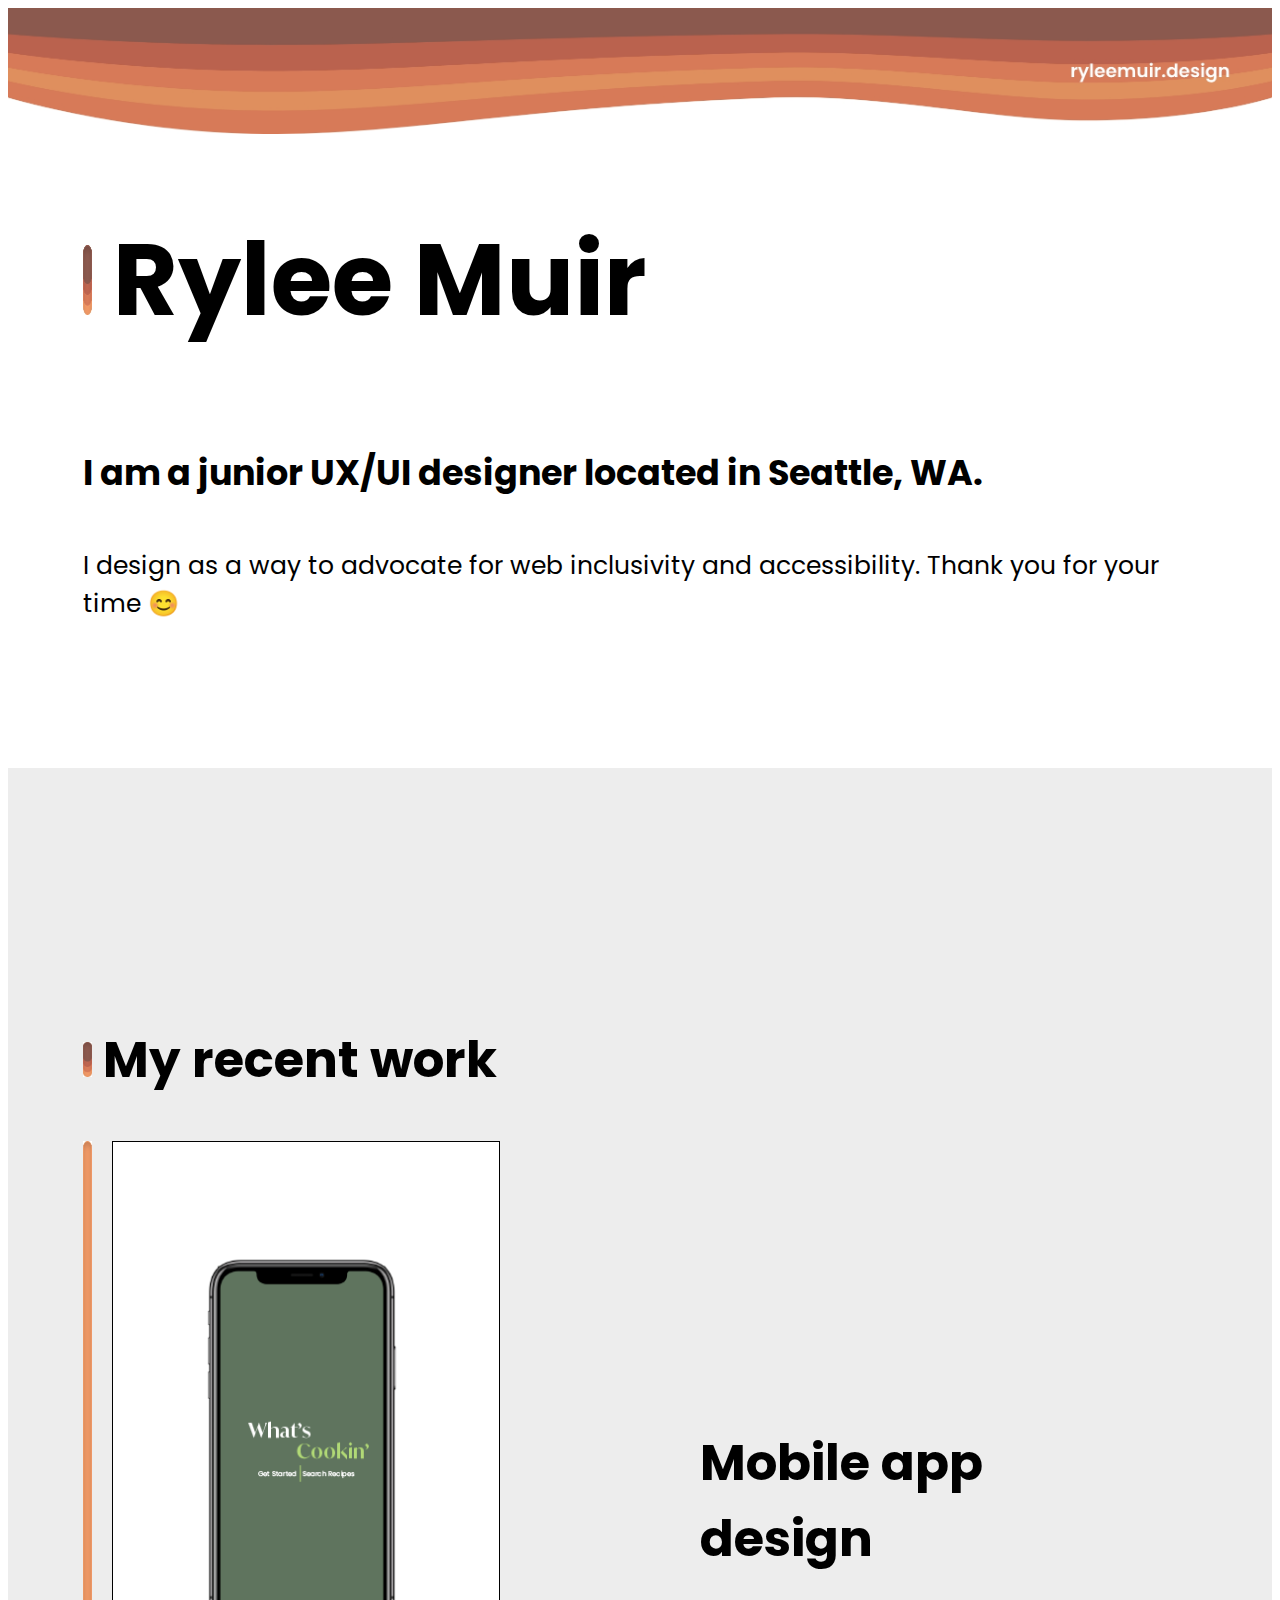
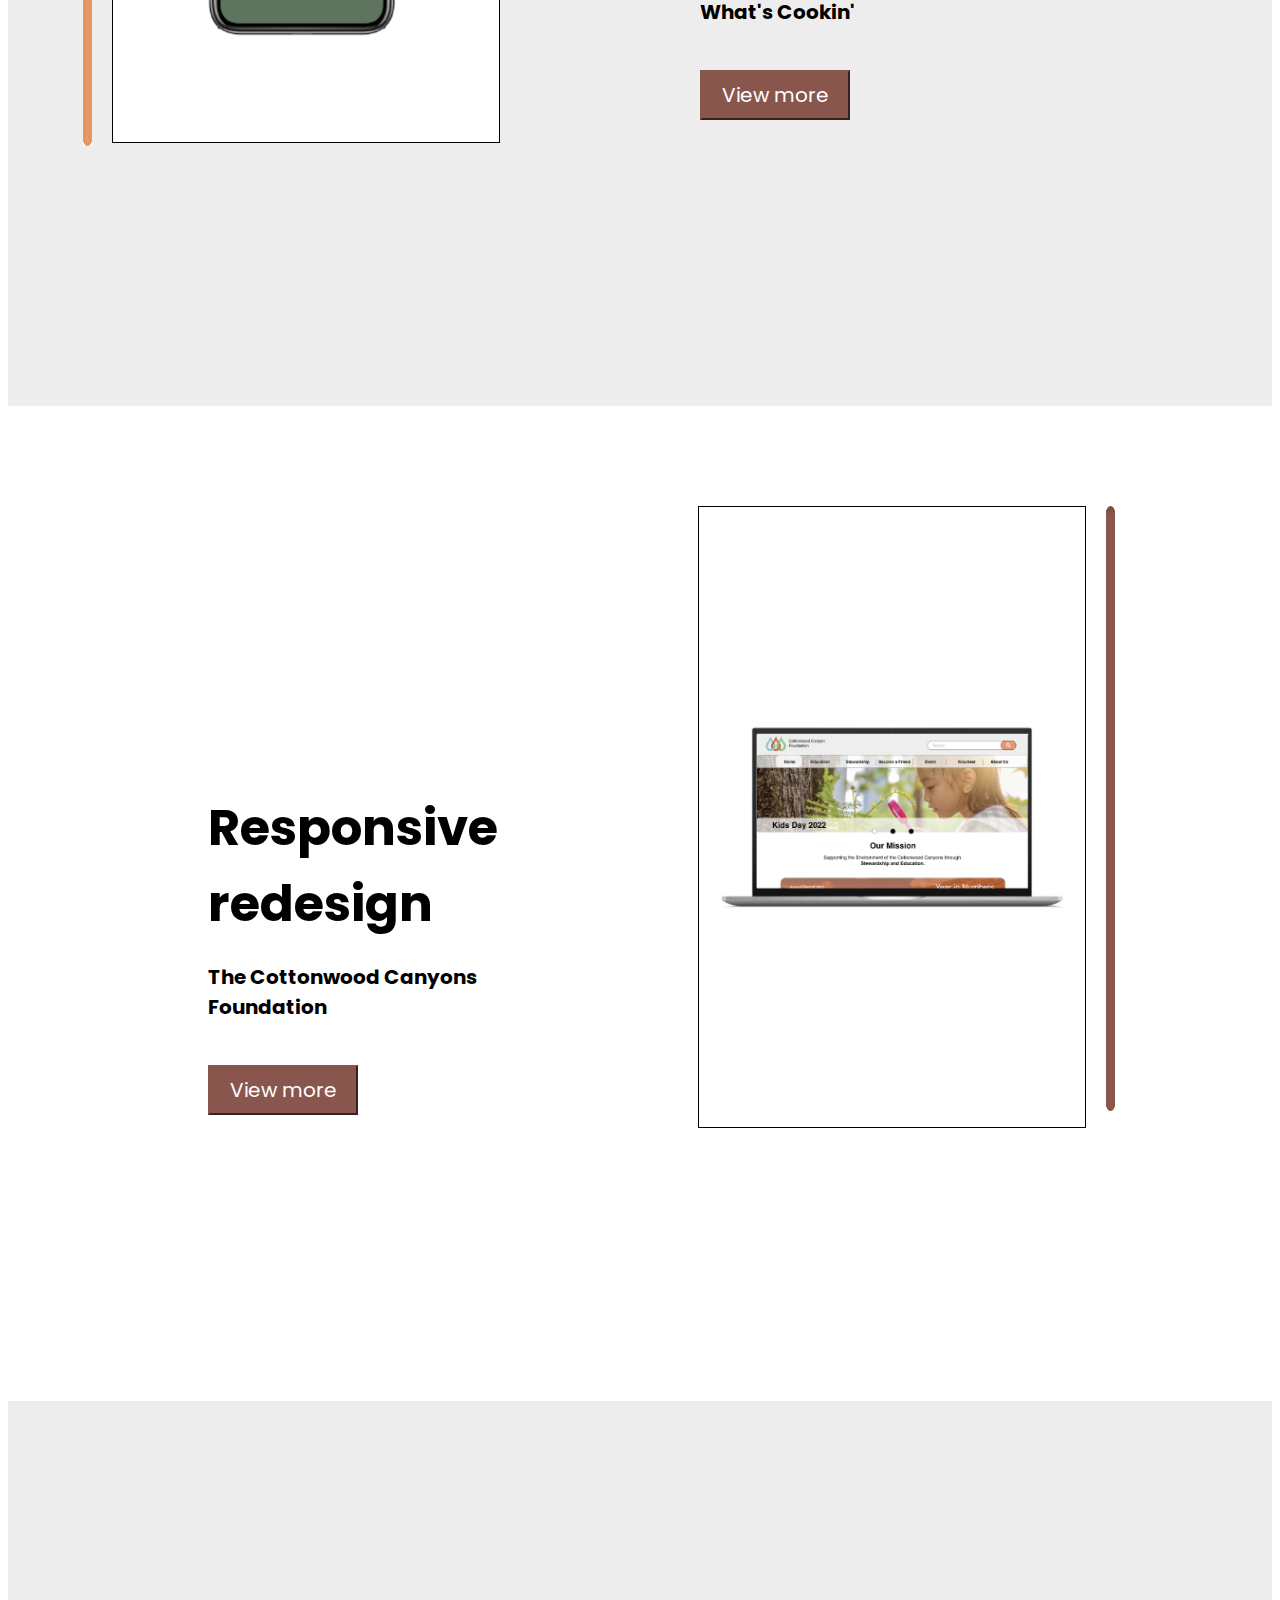
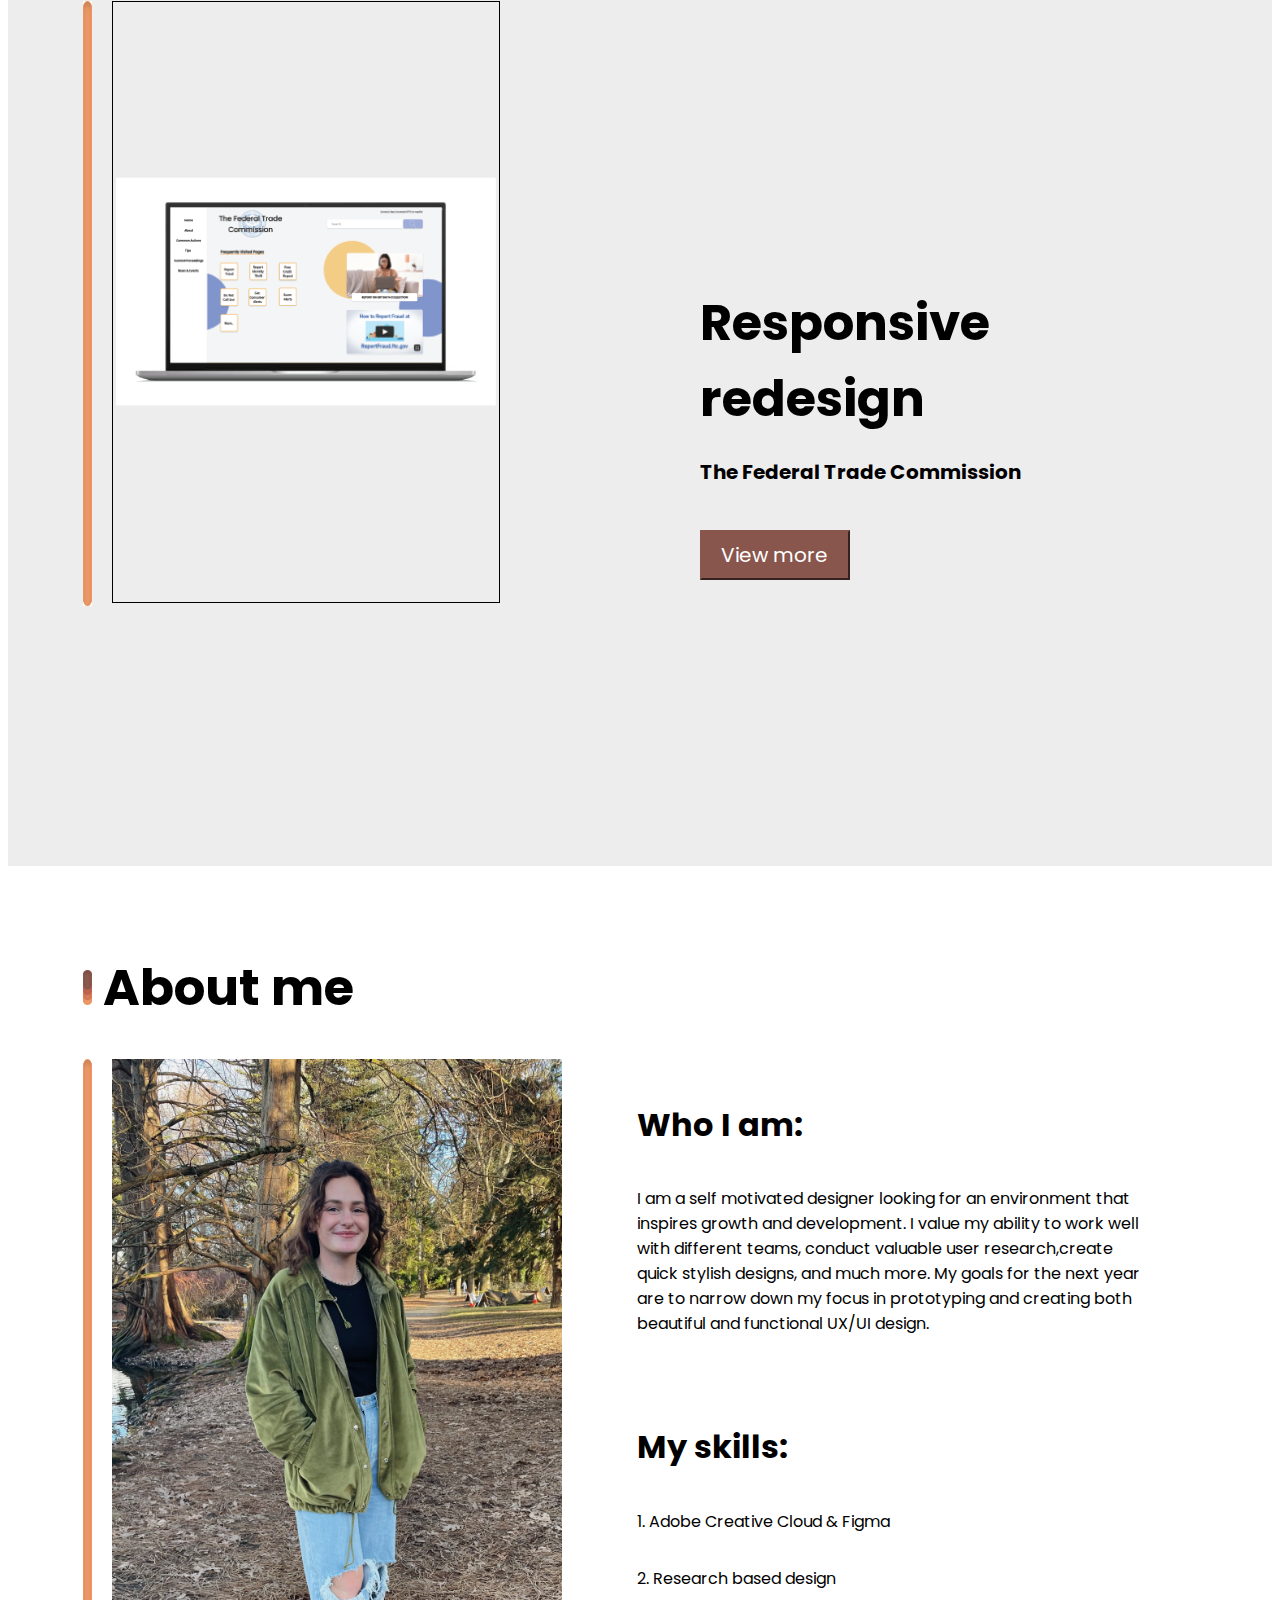
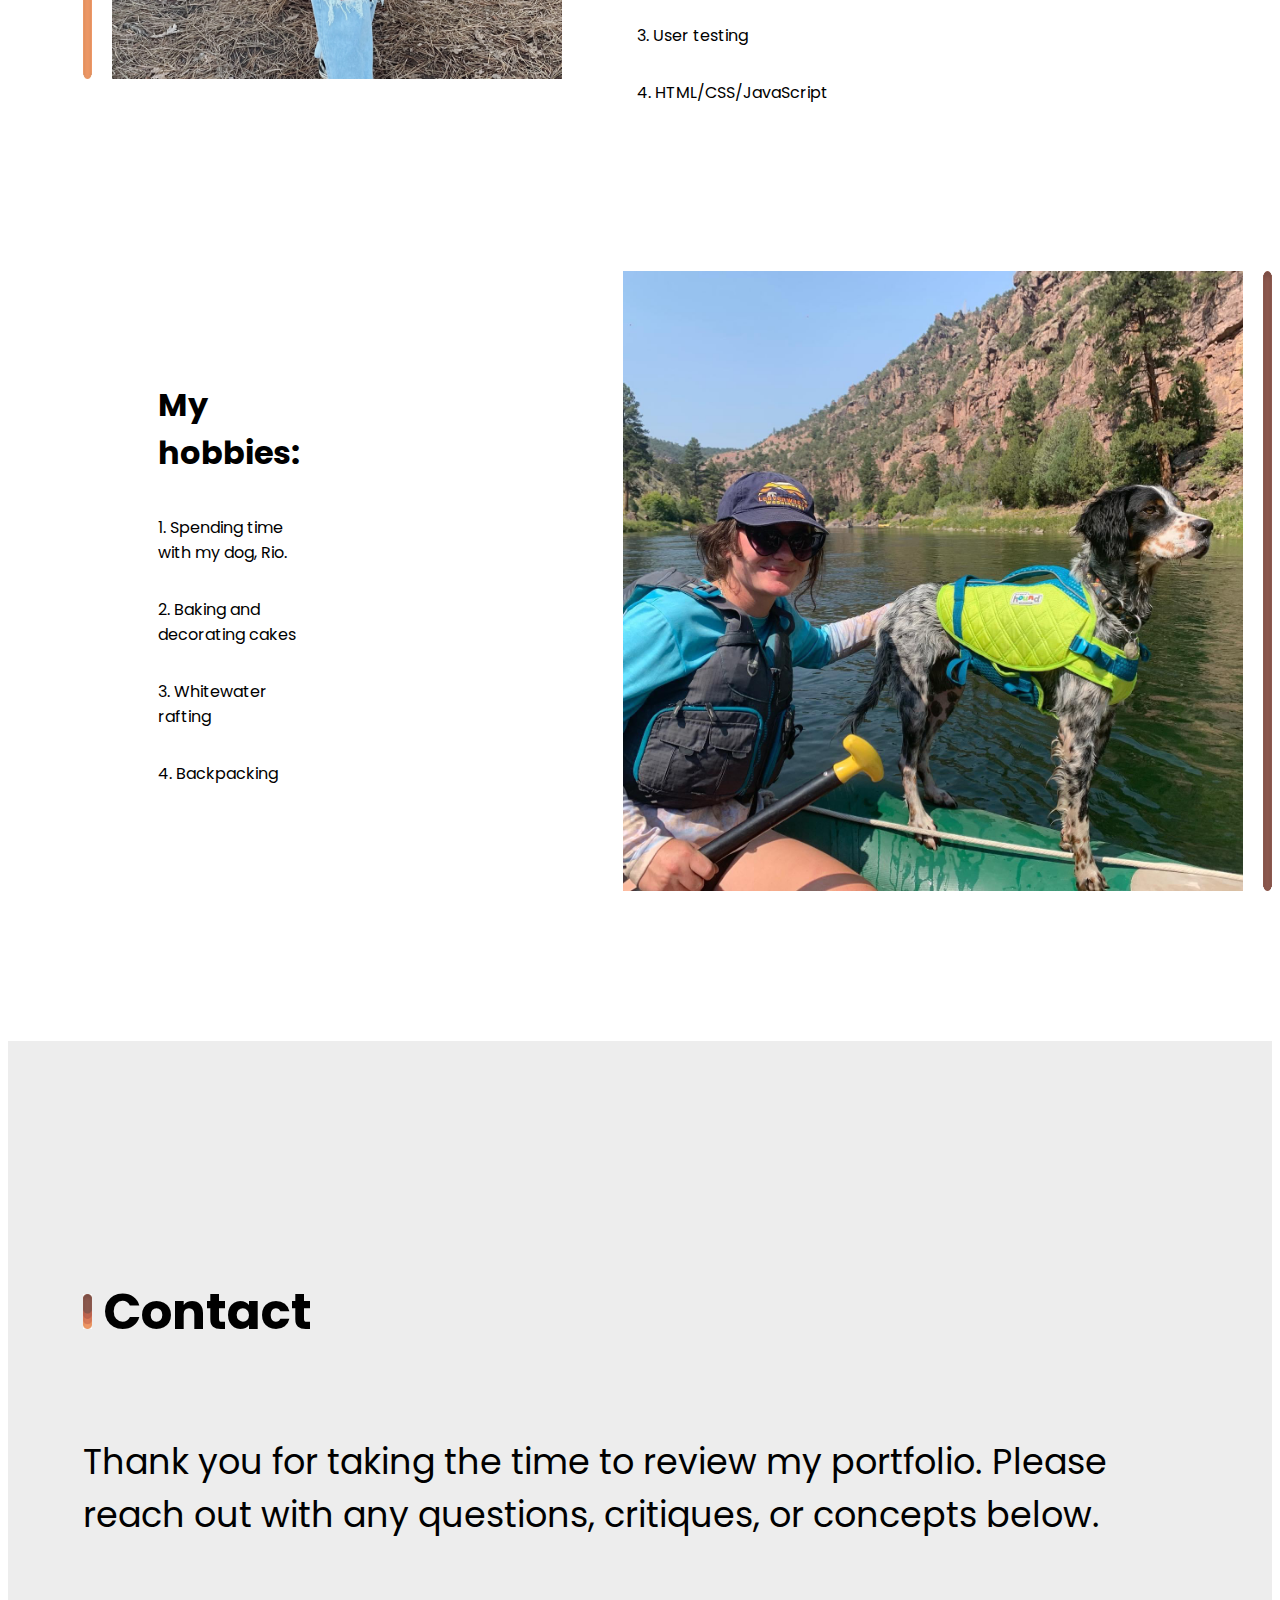
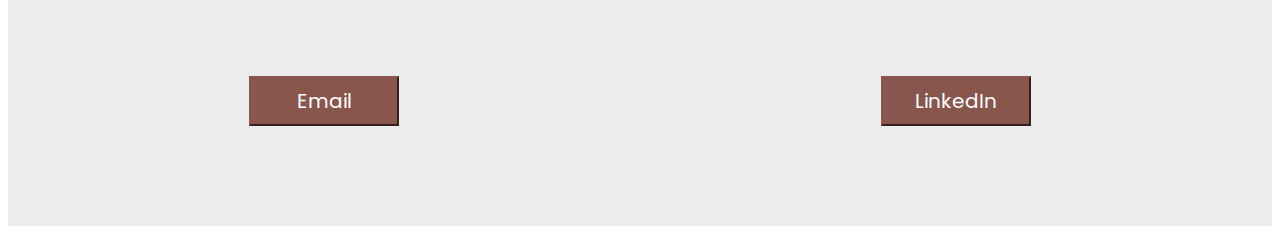
==== index.html @ 7259e226 "1...10.10" ====
<!DOCTYPE html>
<html>
<head>
  <title>ryleemuir.design</title>
  <link rel="preconnect" href="https://fonts.googleapis.com">
  <link rel="preconnect" href="https://fonts.googleapis.com">
  <link rel="preconnect" href="https://fonts.gstatic.com" crossorigin>
  <link href="https://fonts.googleapis.com/css2?family=Poppins:wght@300;600&display=swap" rel="stylesheet">
  <link rel="stylesheet" type="text/css" href="./css/index.css" />
</head>
<body class="pageOne">

    <img id="new_top" src="./images/Group10.jpg" width="100%" >
    
<div class="boxBigb">
<div id= "top_page" class="intro">
    <h1 class=nameBig>
       <img id="bar" src="./images/Group4.jpg" height="70px" width="9px"> Rylee Muir
    </h1>
    
    <h1 id="location" class="dBig">I am a junior UX/UI designer located in Seattle, WA.</h1>
    <p id="me_Me" class="dBig">I design as a way to advocate for web inclusivity and accessibility. Thank you for your time 😊</p>
</div>

<div class="nav_contain" id="nav">
    <a href="#new_top" class="navlit color active " id="home" > <button class="btn">Home</button></a>
    <a href="#first_section" class="navlit color" id="work"><button class="btn"> Work</button></a>
    <a href="#i_am" class="navlit color" id="about"> <button class="btn">About</button></a>
    <a href="#last_page" class="navlit color " id="contact"><button class="btn"> Contact</button></a>
</div>
 
</div>
    
</body>

<body class="pageTwo">
    <div class="bg_contact">
    <h1 id="first_section" class="recentW">
        <img id="work_bar" src="./images/Group4.jpg" height="35px" width="9px"> 
        My recent work</h1>
        
    <div class="projOne">
        <div class="projOne_class">
            <img id="org_bar" src="./images/Group5.jpg" height="605px" width="9px">
            <img class="wc_img" src="./images/OO-01-01.png" >
        </div>
        <h1 id="mad_one" class="sideG_one">Mobile app design
            <p class="wc">What's Cookin'</p>
            <button class="case_study">View more</button>
        </h1>
    </div>
</div>
    <div class="projTwo">
        <h1 id="mad_one" class="sideG_one">Responsive redesign
            <p class="wc">The Cottonwood Canyons Foundation</p>
           <a href="./images/READYTOGOwhatscookincasestudy-01.png"> <button class="case_study two">View more</button></a>
        </h1>
        
        <img class="wc_img ccf_img" src="./images/csframe2-01.png">
        <img id="darkorg_bar" src="./images/Group7.png" height="605px" width="9px">
        
    </div>
<div class="bg_contact">
    <div class="projThree">
        <div class="projOne_class">
            <img id="org_bar" src="./images/Group5.jpg" height="605px" width="9px">
            <img class="wc_img" src="./images/FTCPORTFOLIOIMG-01.png">
        </div>
        <h1 id="mad_one" class="sideG_one">Responsive redesign
            <p class="wc">The Federal Trade Commission</p>
            <a href="./images/FTCCASESTUDYREADY-01.png"><button class="case_study">View more</button></a>
        </h1>
    </div>
</div>
    <h1 id="i_am" class="abt">
        <img id="about_bar" src="./images/Group4.jpg" height="35px" width="9px"> 
        About me</h1>
    <div class="page_container">
        <img id="org_bar_two" src="./images/Group5.jpg" height="620px" width="9px">
        <img id="me"  src="./images/portfoliopic.jpg" height="620px" width="450px" >
        <div class="top_text">
            <h1 id="love">Who I am: </h1>
            <p id="got_here">I am a self motivated designer looking for an environment that inspires growth and development. I value my ability to work well with different teams, conduct valuable user research,create quick stylish designs, and much more. My goals for the next year are to narrow down my focus in prototyping and creating both beautiful and functional UX/UI design. </p>
            
            <div class="bot_text">
                <h1 id="habit">My skills:</h1>
                <p>1. Adobe Creative Cloud & Figma</p>
                <p>2. Research based design</p>
                <p>3. User testing</p>
                <p>4. HTML/CSS/JavaScript</p>
            </div>
        </div>
    </div>
        <div id="personal_pg">
        
            
            <div class="inside_flx">
                <h1 class="spc">My hobbies:</h1>
                <p class="spc">1. Spending time with my dog, Rio.</p>
                <p class="spc">2. Baking and decorating cakes</p>
                <p class="spc">3. Whitewater rafting</p>
                <p class="spc">4. Backpacking</p>
            </div>
            <div id="lst_div">
            <img id="back_pic" src="./images/IMG_8271.JPG" height="620px">
            <img id="bp_bar" src="./images/Group7.png" height="620px" width="9px">
        </div>

        </div>

    
<div class="bg_contact">
    <h1 id="last_page">
        <img id="contact_bar" src="./images/Group4.jpg" height="35px" width="9px"> 
        Contact</h1>
    <p class="thanks">Thank you for taking the time to review my portfolio. Please reach out with any questions, critiques, or concepts below.</p>
    <div class="last_flex">
        <a href="mailto:ryleemuir.design@gmail.com"><button class="email">Email</button></a>
       <a href="https://www.linkedin.com/in/rylee-muir-06b015228/"> <button class="li">LinkedIn</button></a>
    </div>
</div>

    <script src="./Javascript/index.js"></script>
</body>
---- css/index.css ----
/*FONT*/
html{
    scroll-behavior: smooth;
}
p{
    font-family: 'Poppins', sans-serif;
  }

h1, button, a{
    font-family: 'Poppins', sans-serif;
}

/*NAV BAR */
.nav_contain{
    display: flex;
    flex-direction: column;
    padding-top: 150px;
    font-size: 20px;
    position:fixed;
    align-items: flex-end;
    padding-left: 1300px;
    
}

#home{
    position: sticky;
    border: none;
    background: none;
    font-size: 20px;
    padding-top: 20px;
}


#work{
    position: sticky;
    border: none;
    background: none;
    font-size: 20px;
    color:black;
    text-decoration: none;
    padding-top: 20px;
}


#about{
    position: sticky;
    border: none;
    background: none;
    font-size: 20px;
    color:black;
    text-decoration: none;
    padding-top: 20px;
}


#contact{
    position: sticky;
    border: none;
    background: none;
    font-size: 20px;
    color:black;
    text-decoration: none;
    padding-top: 20px;
}

.active, .btn:hover {
    color: #BE654F;
}

.btn{
    border: 0px;
    background: none;
    font-size: 20px;
}

/*HOME PAGE*/
.intro{
    display:flex;
    flex-direction: column;
}
.design_how{
    font-size: 10px;
}
.dBig{
    display: flex;
    
    
}
#location{
    font-size: 35px;
}

#me_Me{
    font-size: 25px;
    padding-bottom: 120px;
}

.nameBig{
    font-size: 100px;
    
}

.dBig{
    
    padding-left: 75px;
    padding-right: 75px;
}

#rm_design{
    position: sticky;
    position: absolute;
}

.container{
    position: relative;
    text-align: center;

}
.logo{
    
    display:flex;
    justify-content: flex-end;
    font-size: 20px;
    padding-right: 40px;
}


.boxBigb{
    display: flex;
}

#bar{
    padding-left: 75px;
}

/*WORK PAGE*/
/*PROJECT 1*/
#org_bar{
    padding-right: 20px;
}

#darkorg_bar{
    padding-left: 20px;
}
.projOne{
    display:flex;
    padding-left: 75px;
}

.wc_img{
    height: 600px;
    border: solid 1.75px black;
    
}

.sideG_one{
    padding: 250px 200px;
    
}

.recentW{
    font-size: 50px;
    padding-top: 20px;
    padding-bottom: 10px;
    padding-left: 75px;
}
.projTwo{
    padding-right: 200px;
    padding-top: 100px;
}
#mad_one{
    font-size: 50px;
}

.wc{
    font-size: 20px;
}

.ccf_img{
    padding-top: 20px;
}


.projThree{
display:flex;
padding-left:75px;

}

.projOne_class{
    display:flex;
}


.projTwo{
    display: flex;
}
.case_study{
    background-color: #89564D;
    border-color: #89564D;
   color: white;
   width: 150px;
   height:50px;
   font-size: 20px;;
}

/*ABOUT PAGE*/
.page_container{
    display:flex;
    padding-left: 75px;
    padding-bottom: 50px;
}

.top_text{
    display:flex;
    flex-direction: column; 
    padding-left: 75px;
    padding-top: 20px;
    padding-right: 120px;
}

.bot_text{
    display: flex;
    flex-direction: column;
    justify-content: flex-end;

    padding-top: 50px;
    
}

.abt{
    font-size: 50px;
    padding-bottom: 0px;
    padding-left: 75px;
    padding-top:50px;
}

#org_bar_two{
    padding-right: 20px;
}


/*CONTACT PAGE */
.bg_contact{
    background-color: #EDEDED;
    width: 100%;
    padding-top: 200px

}

#last_page{
    padding-left: 75px;
    padding-bottom:50px;
    font-size: 50px;
}

.last_flex{
    display: flex;
    flex-direction: row;
    justify-content: space-around;
    padding-top: 100px;
    padding-bottom: 100px;
}


.thanks{
    font-size: 35px;
    padding-left: 75px;
    padding-right: 90px;
}

.color{
    color: #F19966;
    text-decoration: underline #F19966  3px;
}


#personal_pg{
    display:flex;
    padding-top: 100px;
  padding-bottom: 150px;
  
}
.inside_flx{
    display: flex;
    flex-direction: column;
    padding-right: 320px;
    padding-left: 150px;
    align-self: center;
  
}


#bp_bar{
    padding-left: 20px;
}

#back_pick{
    padding-left: 100px;
}

#lst_div{
    display:flex;
    
}



#text{
    display:flex;

}
.bot_text{
    padding-right:50px;
}

.email{
    background-color: #89564D;
    border-color: #89564D;
   color: white;
   width: 150px;
   height:50px;
   font-size: 20px;;
}

.li{
    background-color: #89564D;
    border-color: #89564D;
   color: white;
   width: 150px;
   height:50px;
   font-size: 20px;;
}

@media (max-width: 1000px){
   



    


}
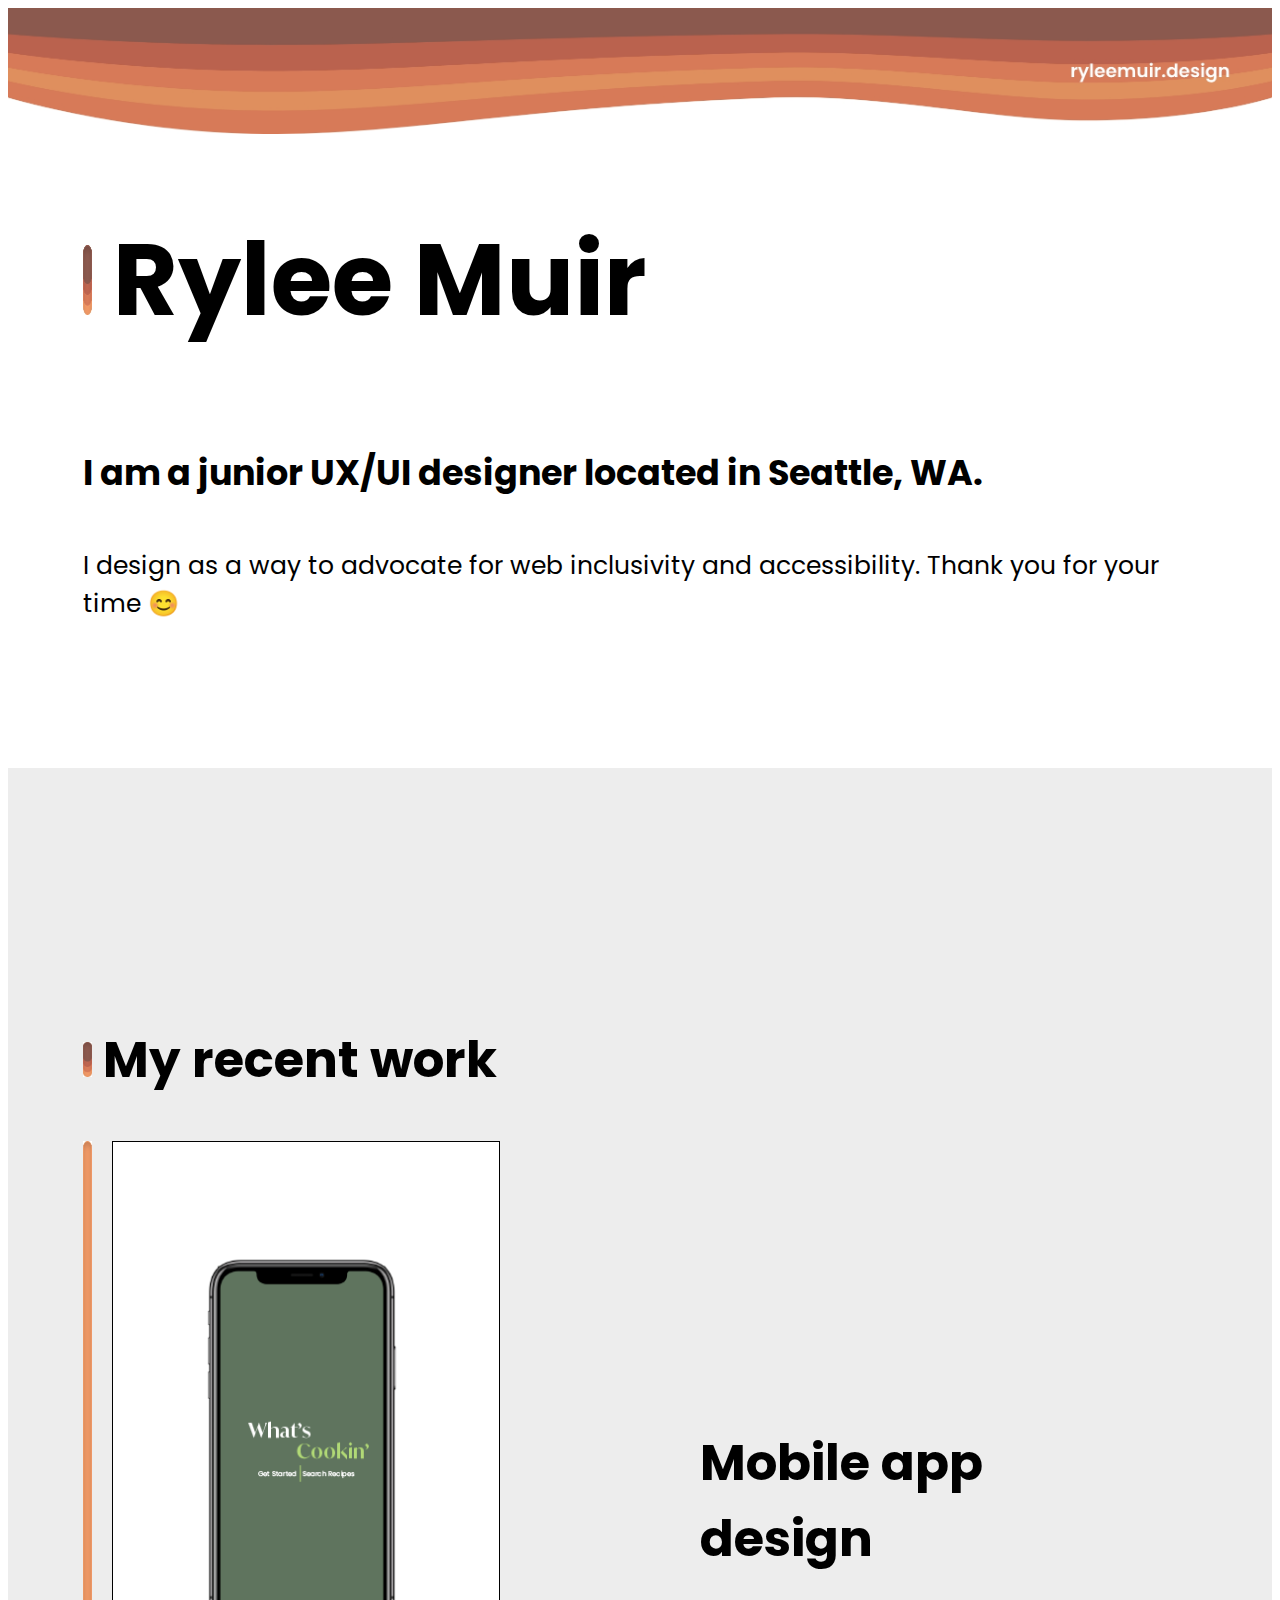
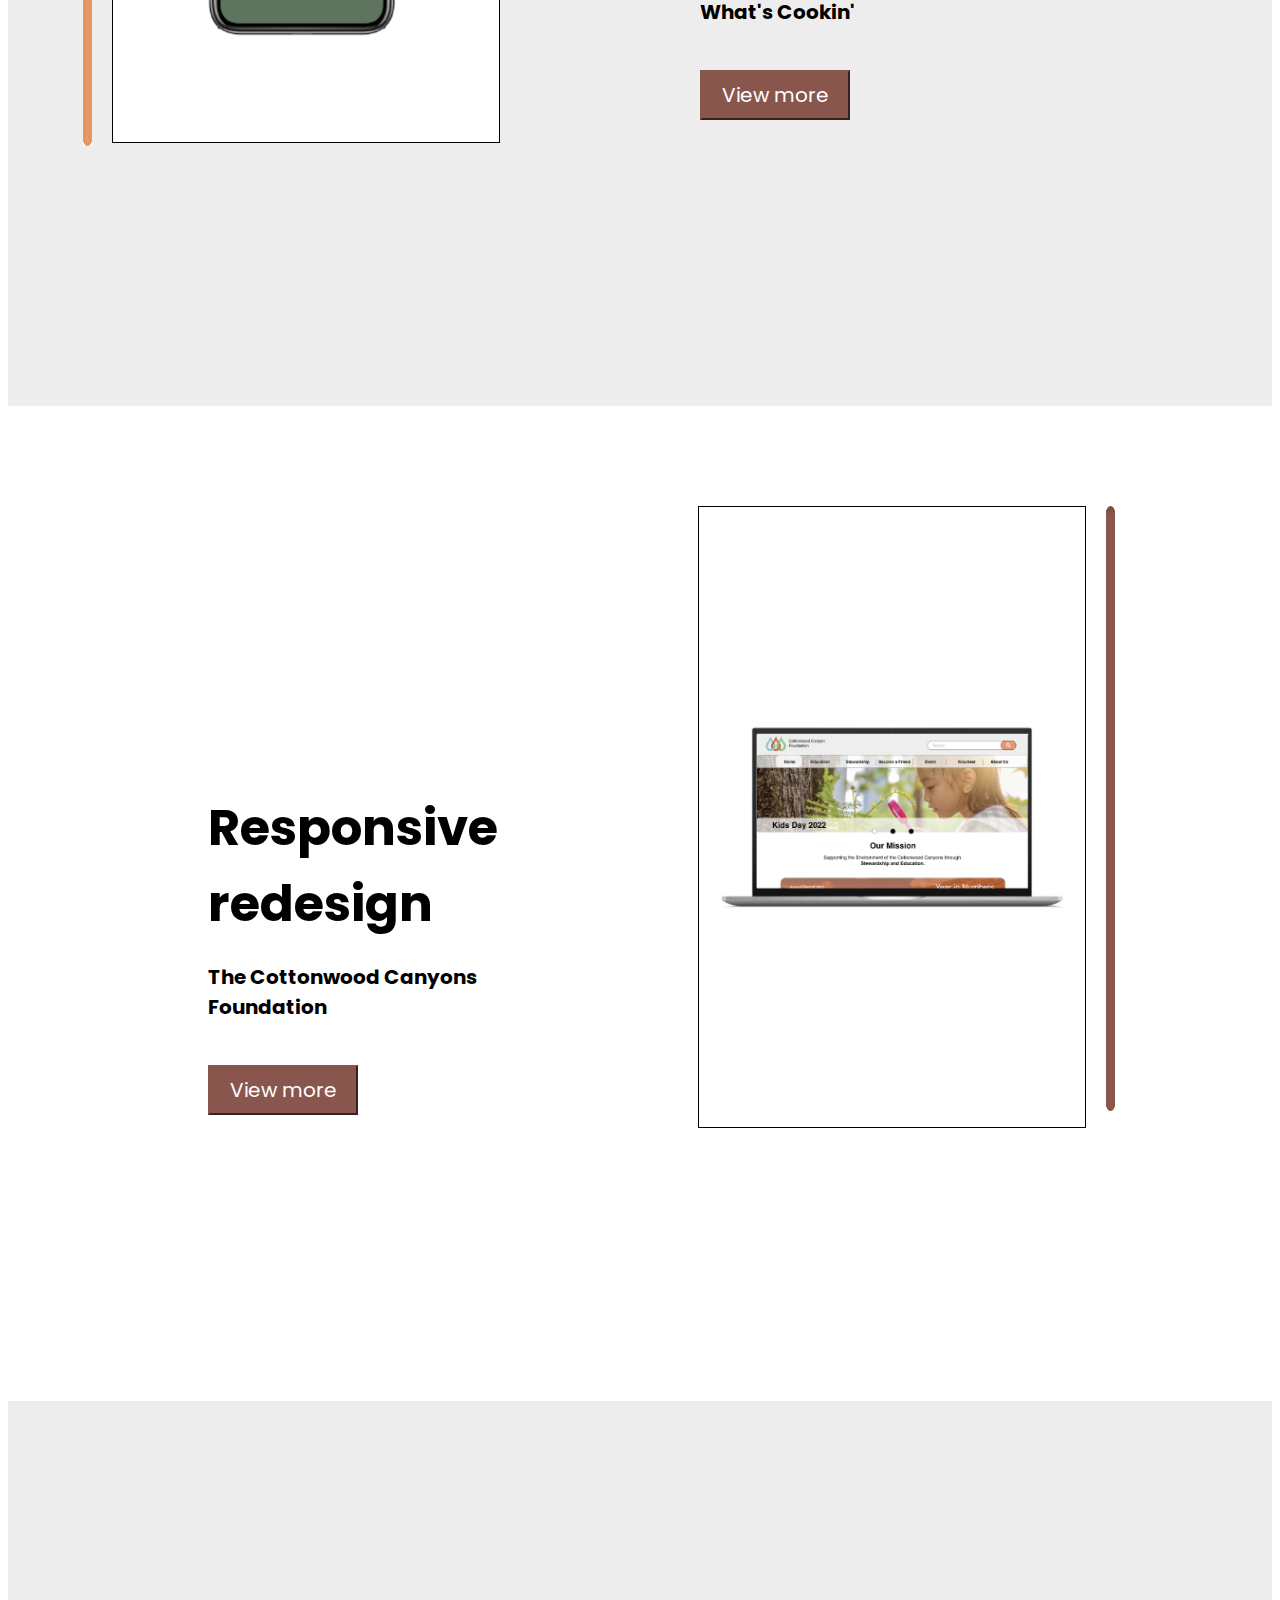
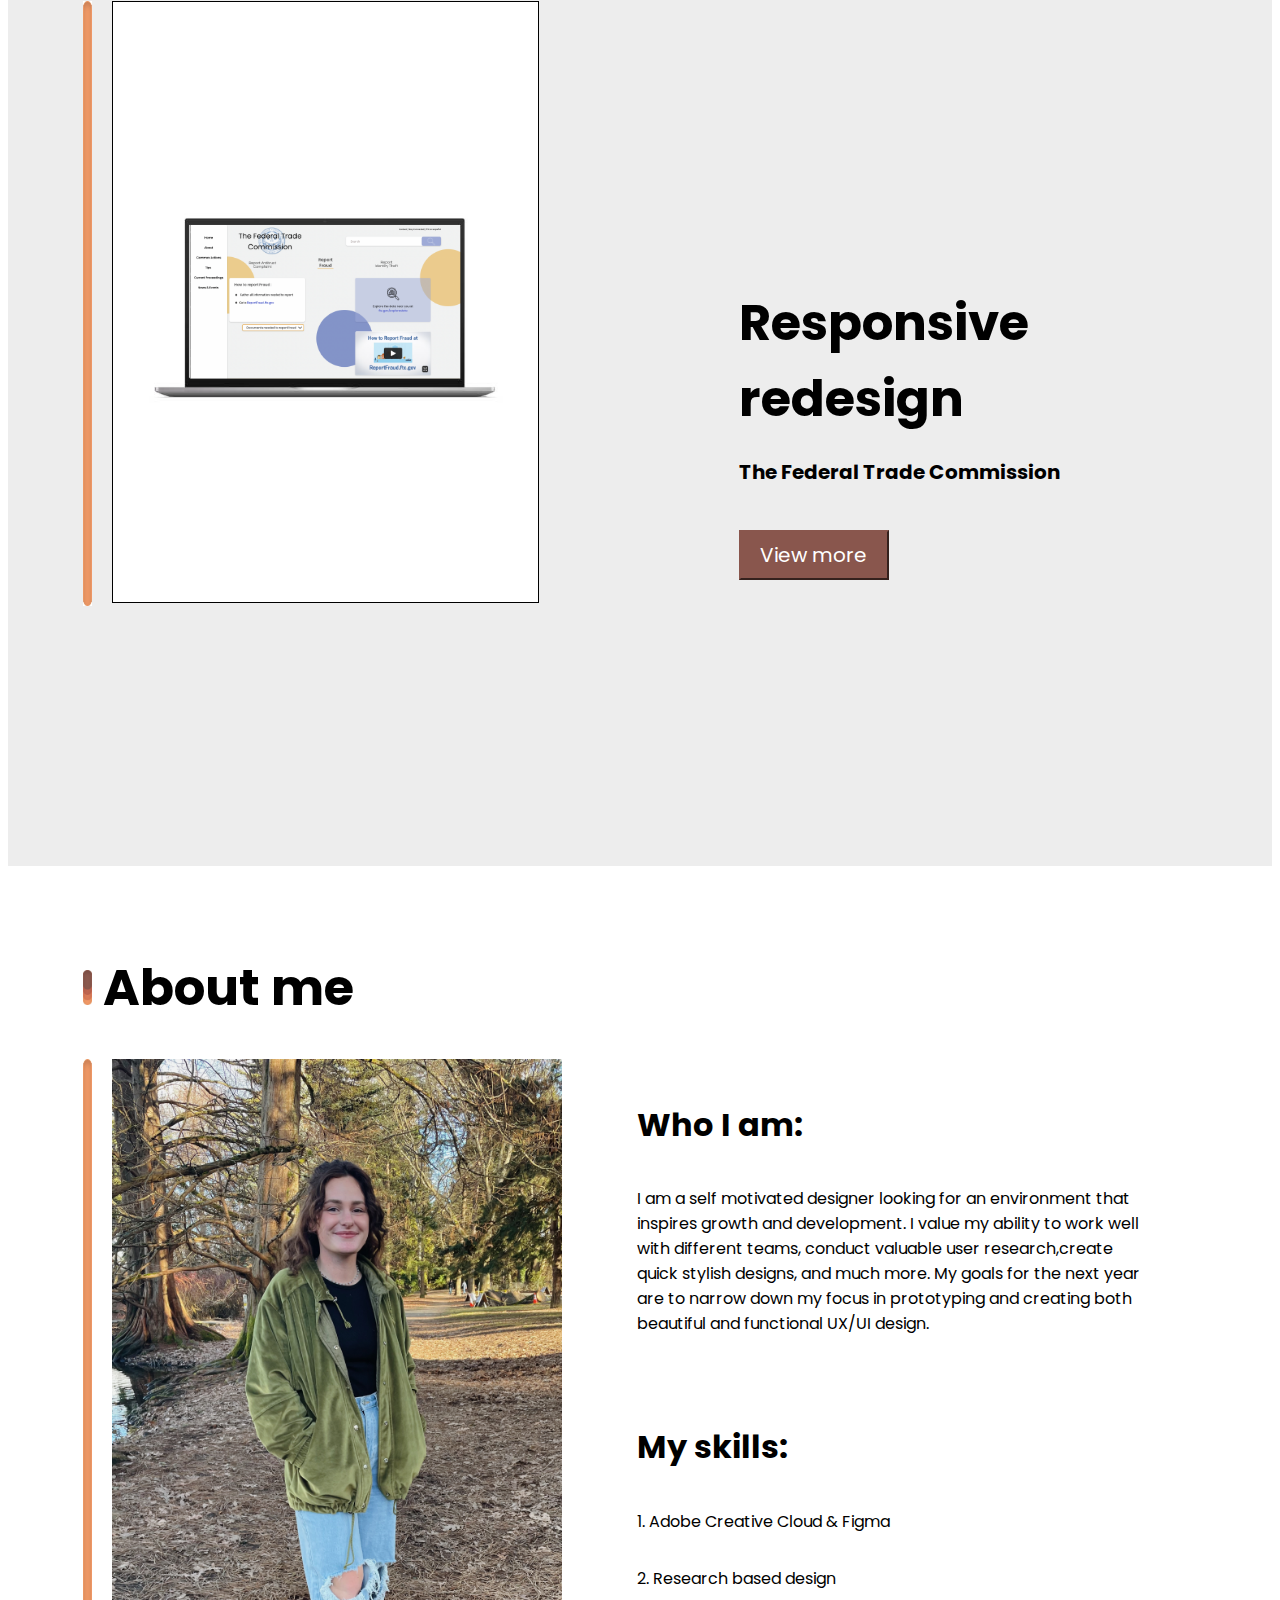
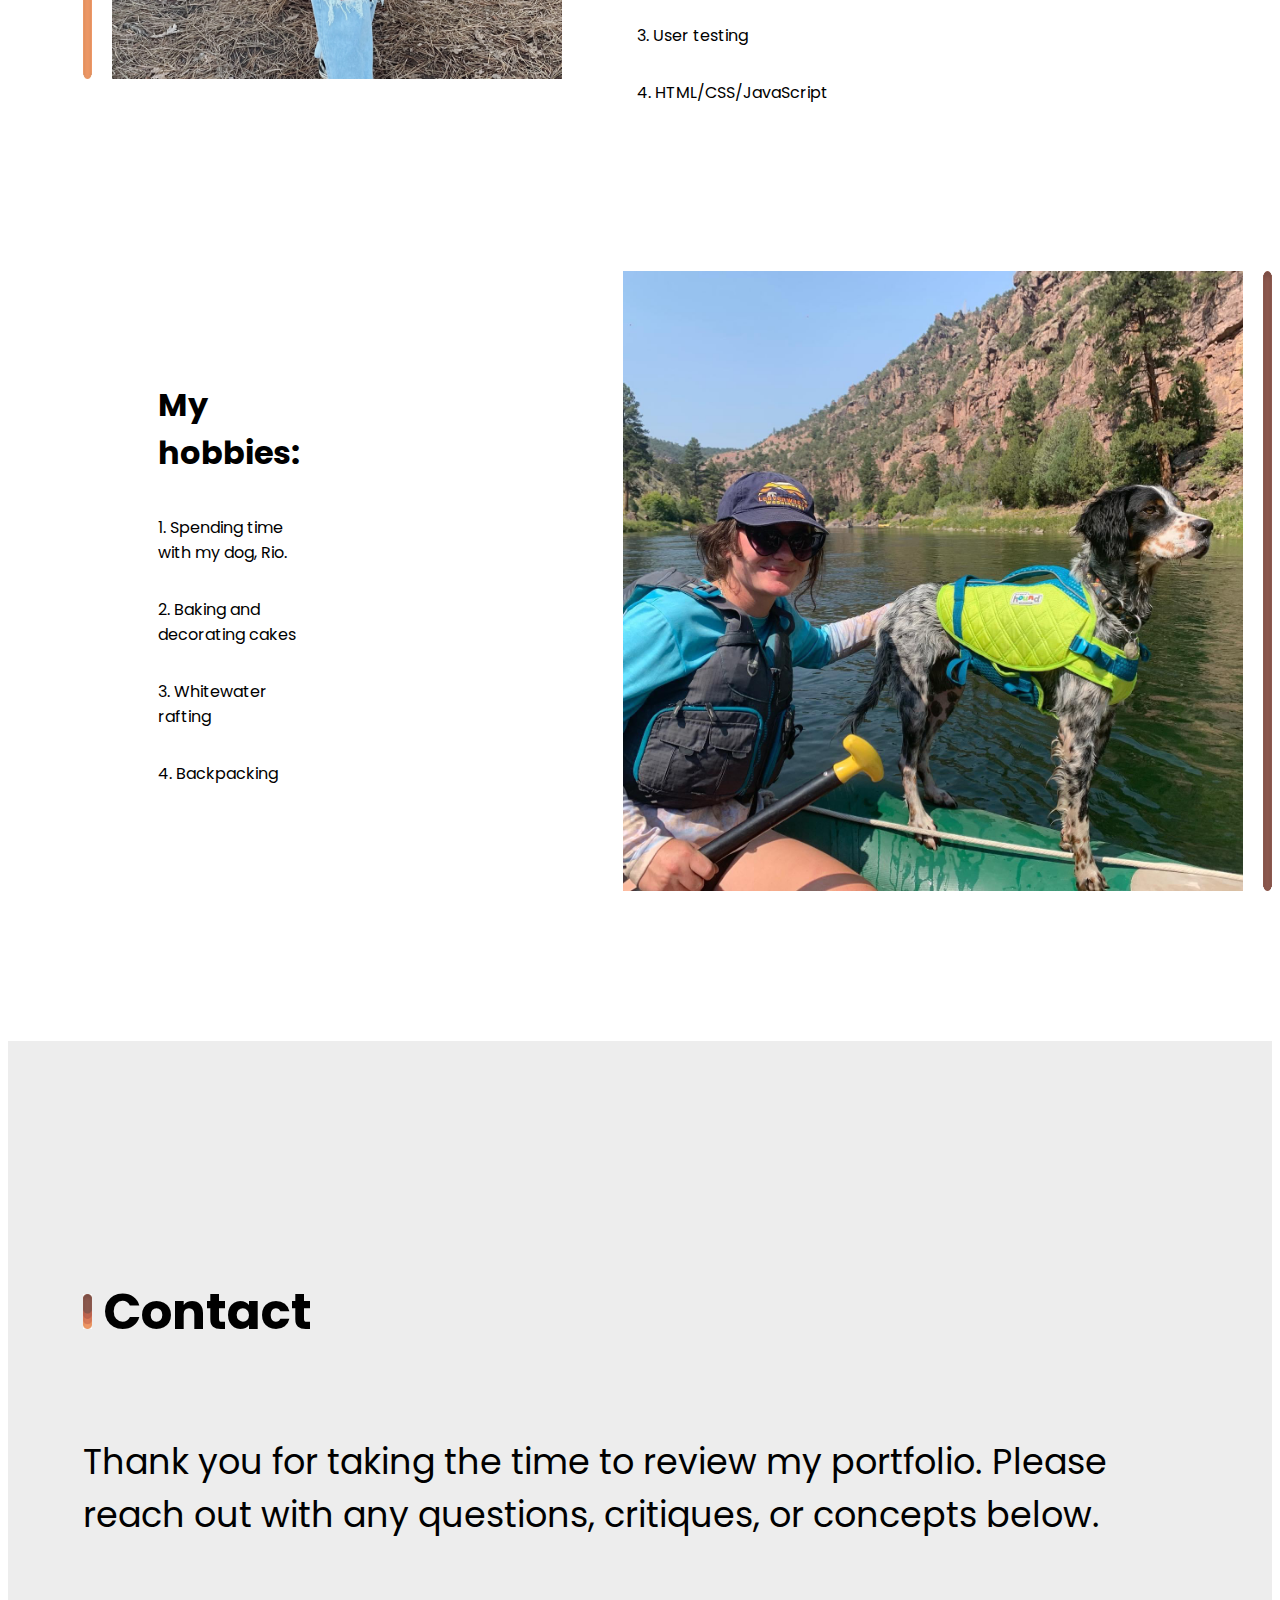
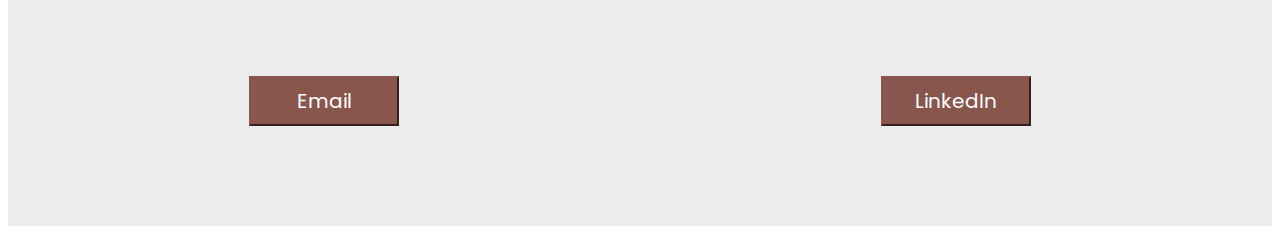
==== commit 19f765e9: "lst." ====
--- a/index.html
+++ b/index.html
@@ -64,7 +64,7 @@
     <div class="projThree">
         <div class="projOne_class">
             <img id="org_bar" src="./images/Group5.jpg" height="605px" width="9px">
-            <img class="wc_img" src="./images/FTCPORTFOLIOIMG-01.png">
+            <img class="wc_img" src="./images/ftc_cs_img-01.png">
         </div>
         <h1 id="mad_one" class="sideG_one">Responsive redesign
             <p class="wc">The Federal Trade Commission</p>
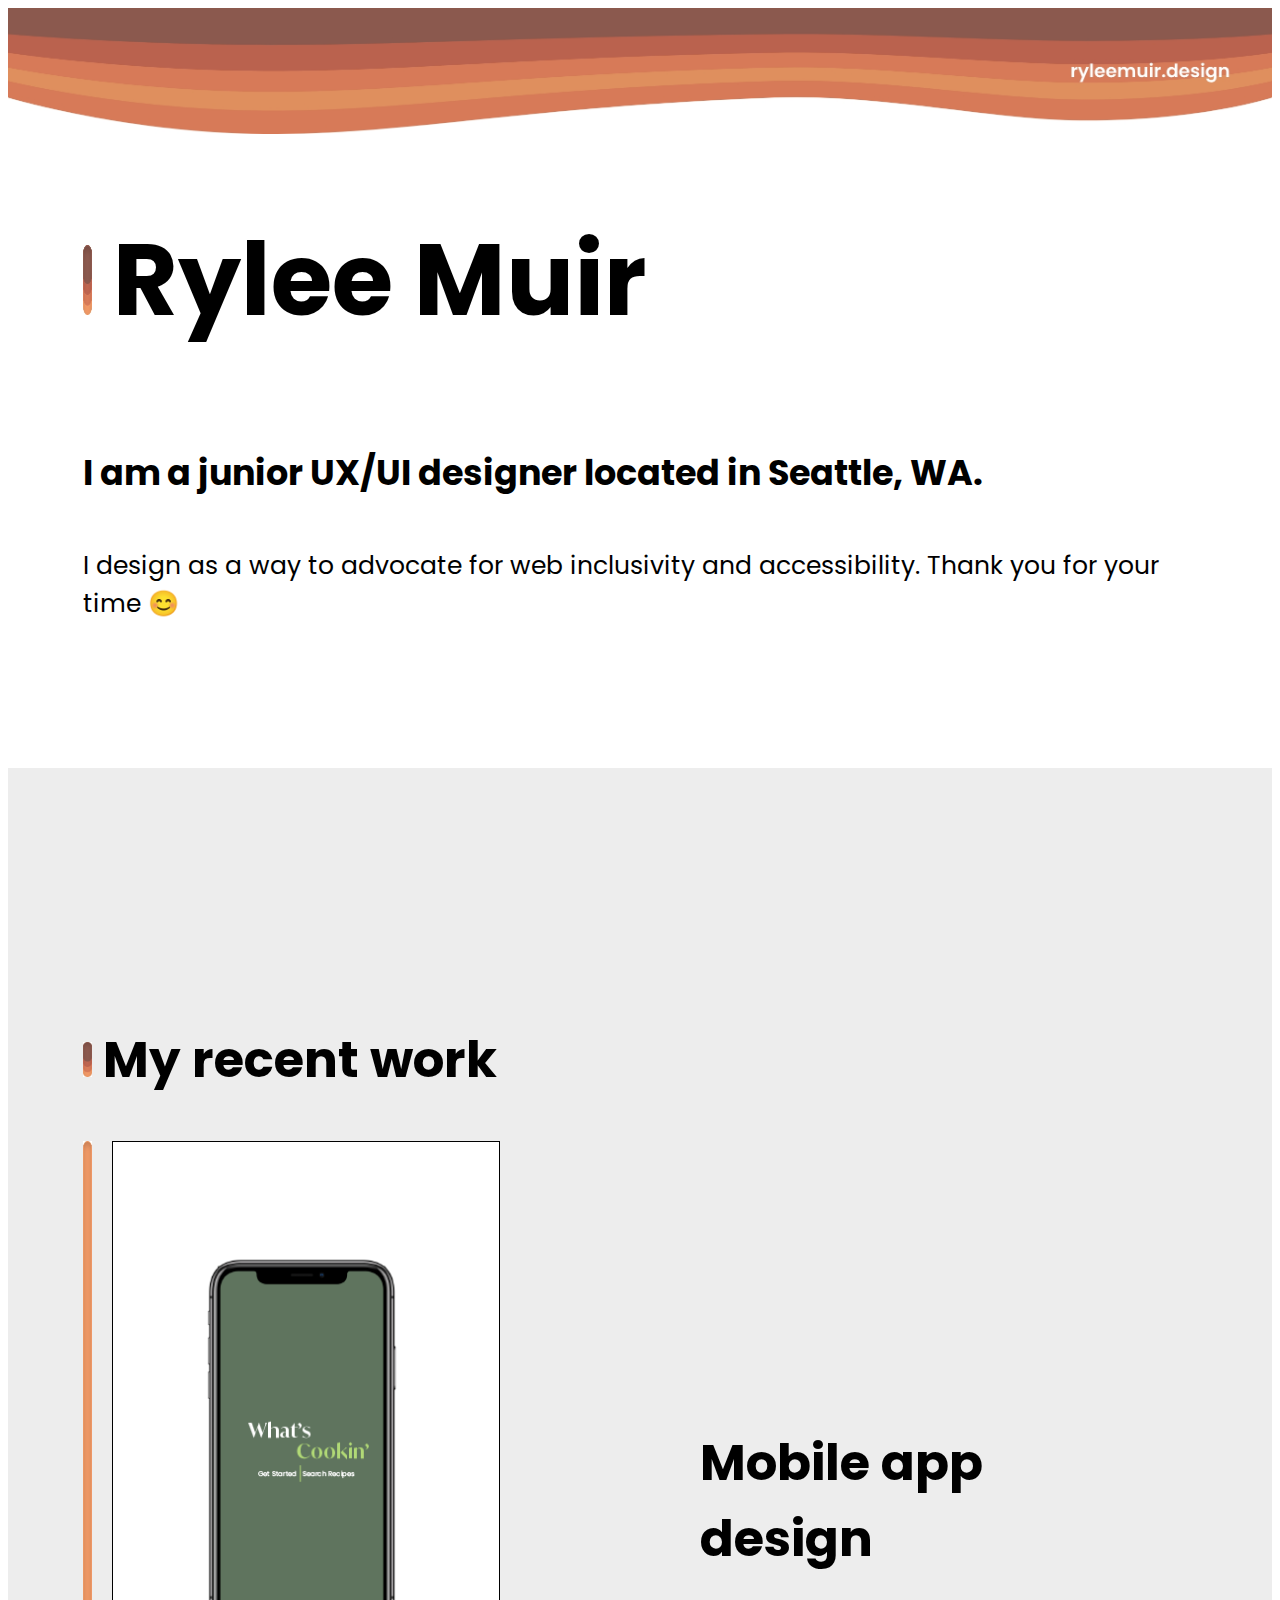
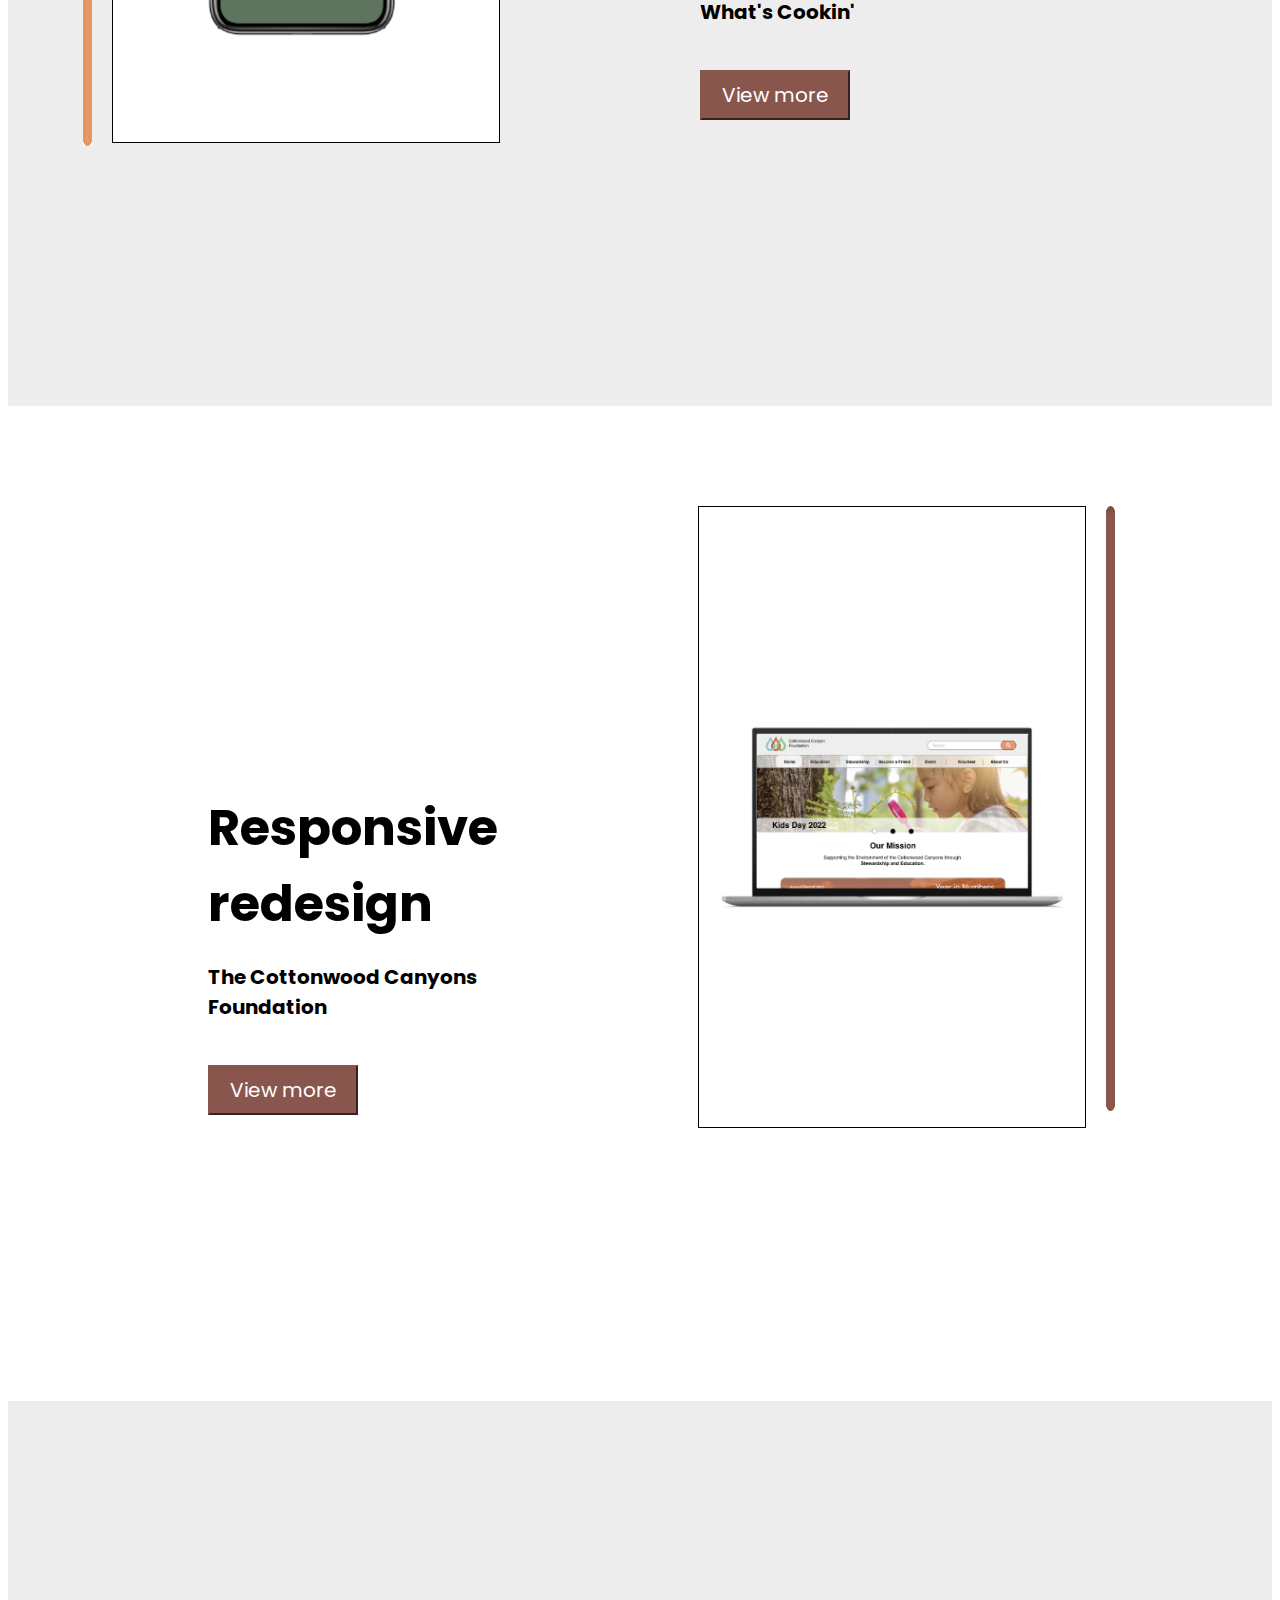
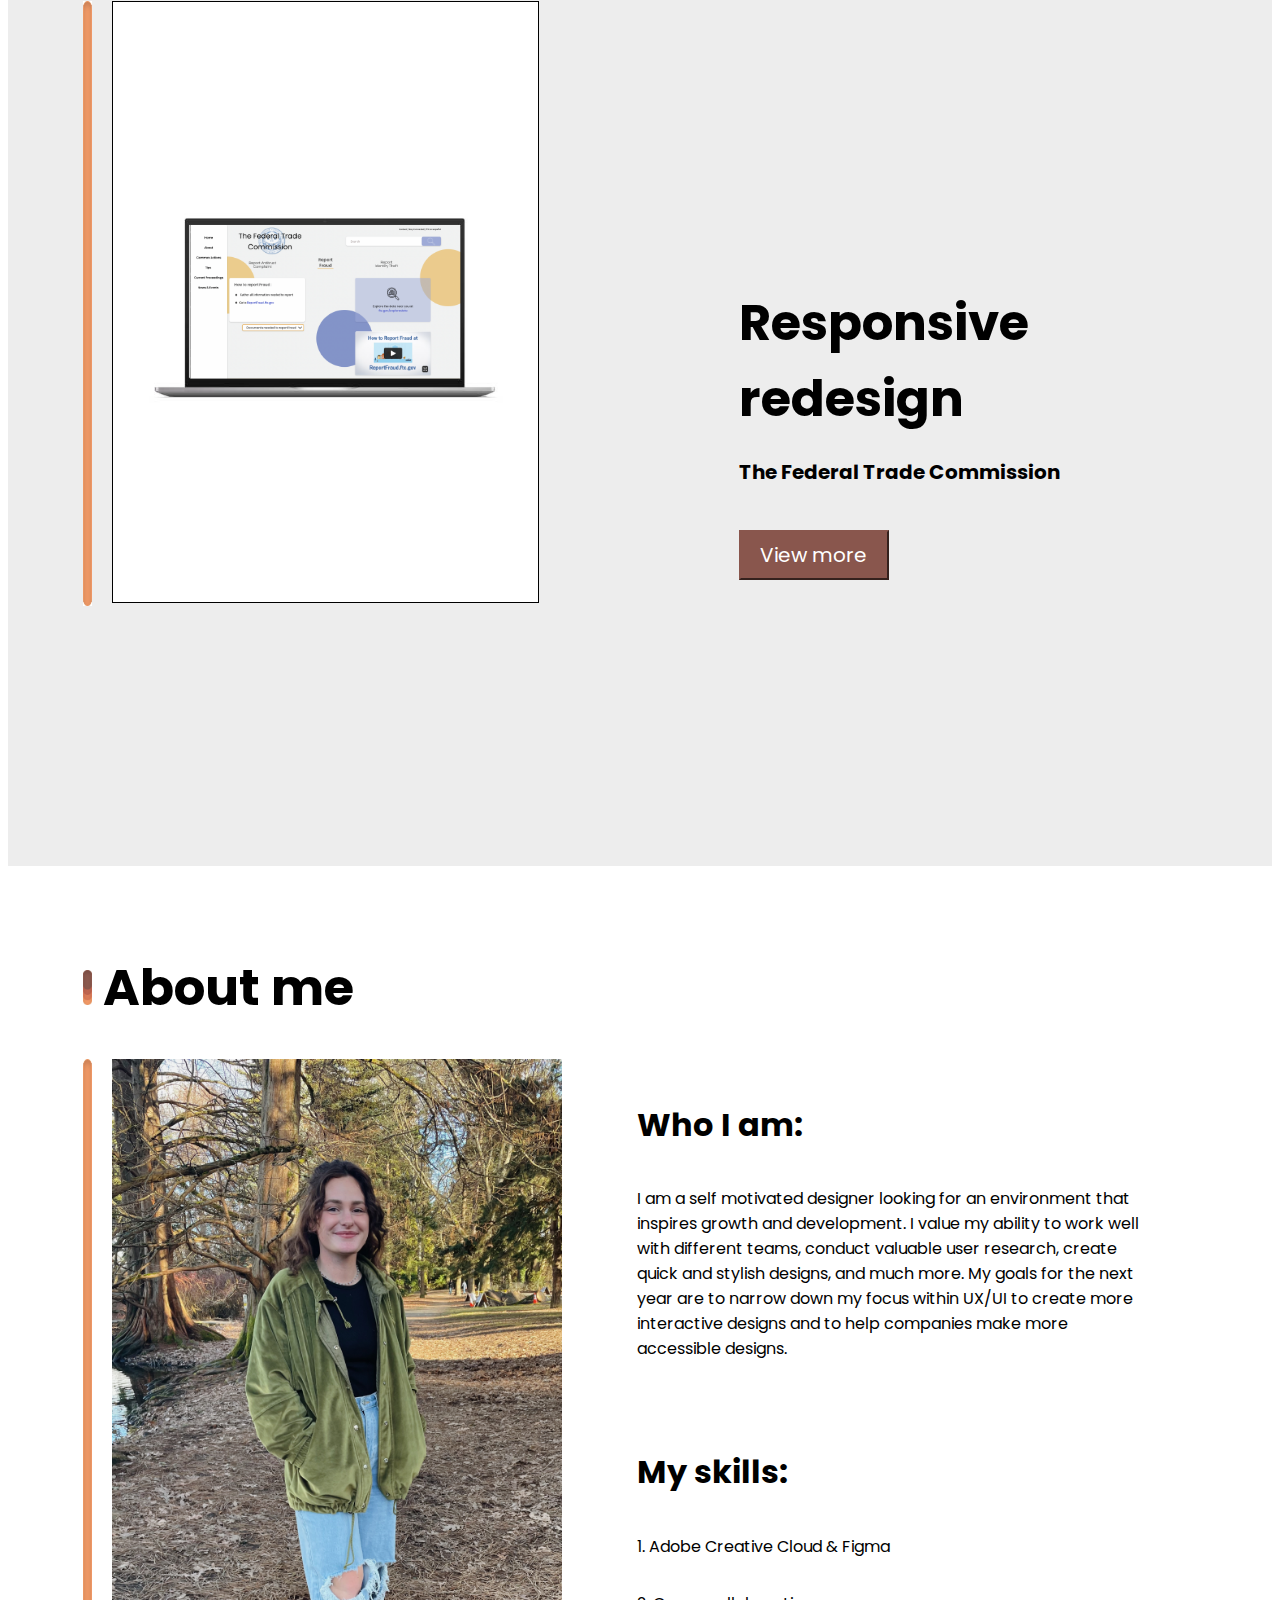
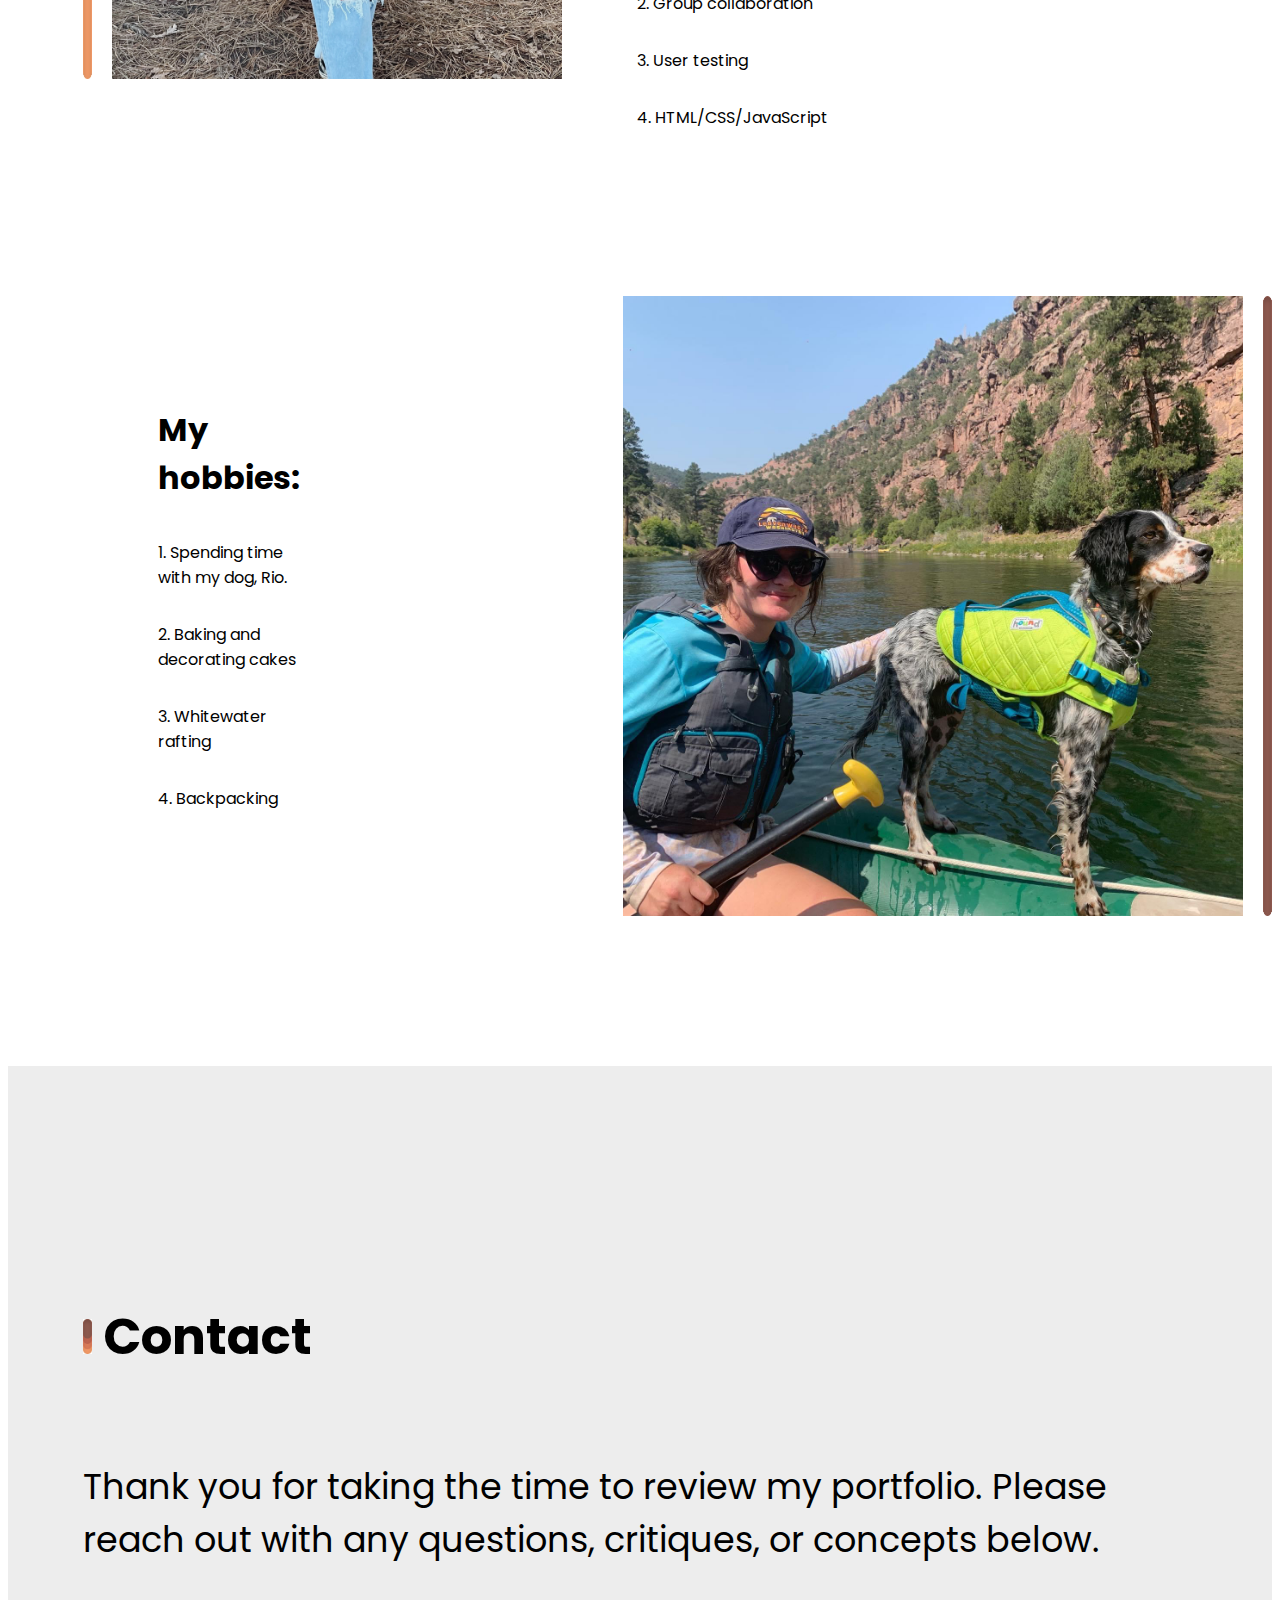
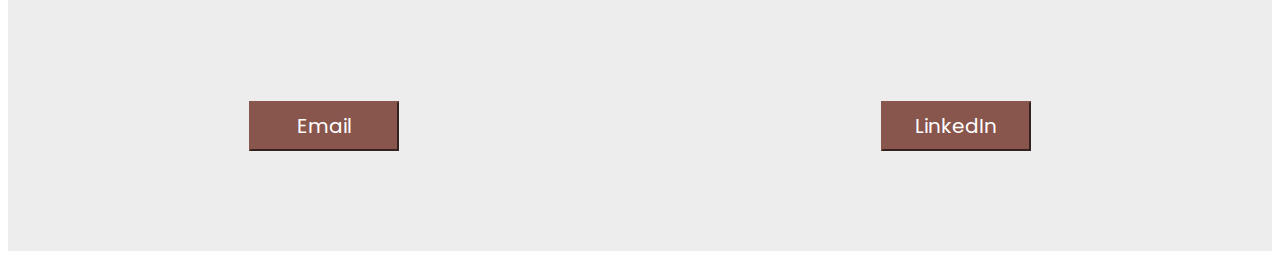
==== commit e7197bdd: "2.16 morn update" ====
--- a/index.html
+++ b/index.html
@@ -46,14 +46,14 @@
         </div>
         <h1 id="mad_one" class="sideG_one">Mobile app design
             <p class="wc">What's Cookin'</p>
-            <button class="case_study">View more</button>
+           <a href="https://ryleemuir.github.io/whatsCookin_cs/" target="_blank" rel="noopener noreferrer" ><button class="case_study">View more</button></a>
         </h1>
     </div>
 </div>
     <div class="projTwo">
         <h1 id="mad_one" class="sideG_one">Responsive redesign
             <p class="wc">The Cottonwood Canyons Foundation</p>
-           <a href="./images/READYTOGOwhatscookincasestudy-01.png"> <button class="case_study two">View more</button></a>
+           <a href="./images/proj2_np_csready-01.jpg"> <button class="case_study two">View more</button></a>
         </h1>
         
         <img class="wc_img ccf_img" src="./images/csframe2-01.png">
@@ -68,7 +68,7 @@
         </div>
         <h1 id="mad_one" class="sideG_one">Responsive redesign
             <p class="wc">The Federal Trade Commission</p>
-            <a href="./images/FTCCASESTUDYREADY-01.png"><button class="case_study">View more</button></a>
+            <a href="https://ryleemuir.github.io/casestudy_ftc/" target="_blank" rel="noopener noreferrer"><button class="case_study">View more</button></a>
         </h1>
     </div>
 </div>
@@ -80,12 +80,12 @@
         <img id="me"  src="./images/portfoliopic.jpg" height="620px" width="450px" >
         <div class="top_text">
             <h1 id="love">Who I am: </h1>
-            <p id="got_here">I am a self motivated designer looking for an environment that inspires growth and development. I value my ability to work well with different teams, conduct valuable user research,create quick stylish designs, and much more. My goals for the next year are to narrow down my focus in prototyping and creating both beautiful and functional UX/UI design. </p>
+            <p id="got_here">I am a self motivated designer looking for an environment that inspires growth and development. I value my ability to work well with different teams, conduct valuable user research, create quick and stylish designs, and much more. My goals for the next year are to narrow down my focus within UX/UI to create more interactive designs and to help companies make more accessible designs. </p>
             
             <div class="bot_text">
                 <h1 id="habit">My skills:</h1>
                 <p>1. Adobe Creative Cloud & Figma</p>
-                <p>2. Research based design</p>
+                <p>2. Group collaboration</p>
                 <p>3. User testing</p>
                 <p>4. HTML/CSS/JavaScript</p>
             </div>
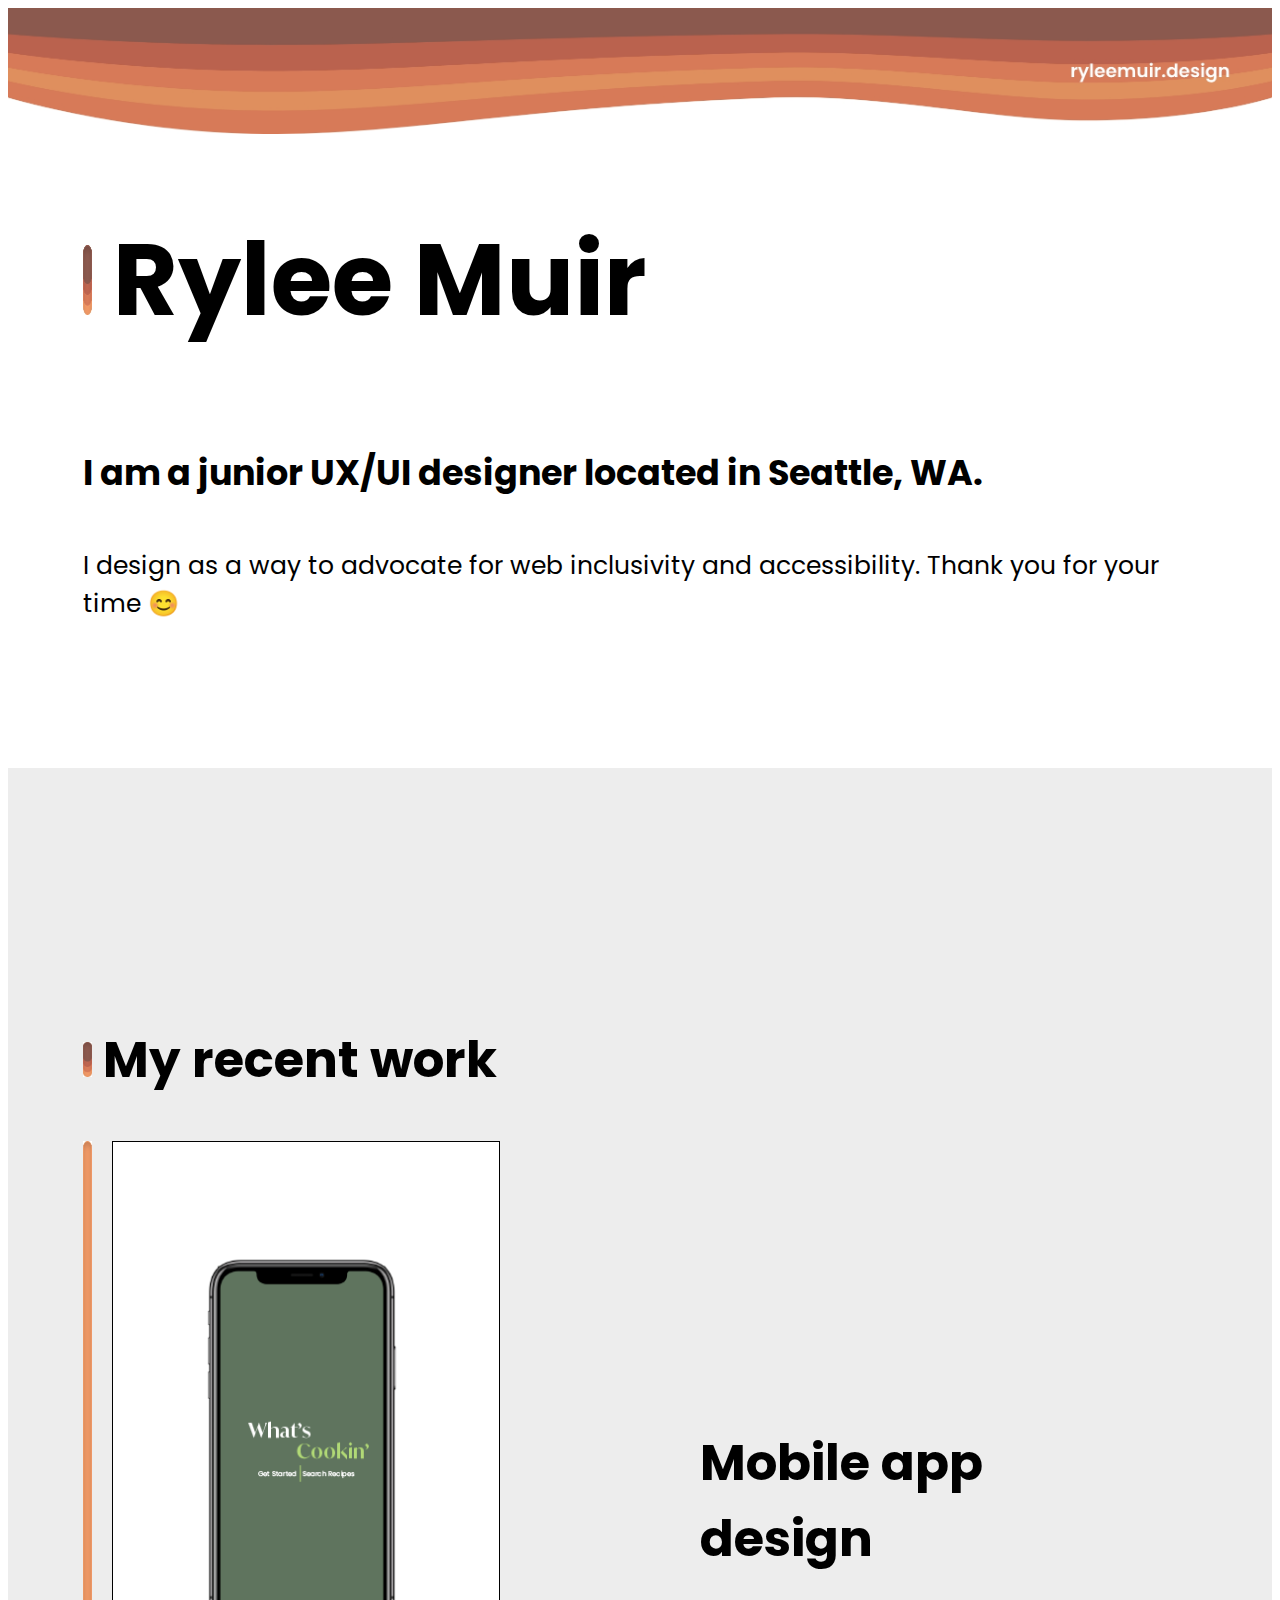
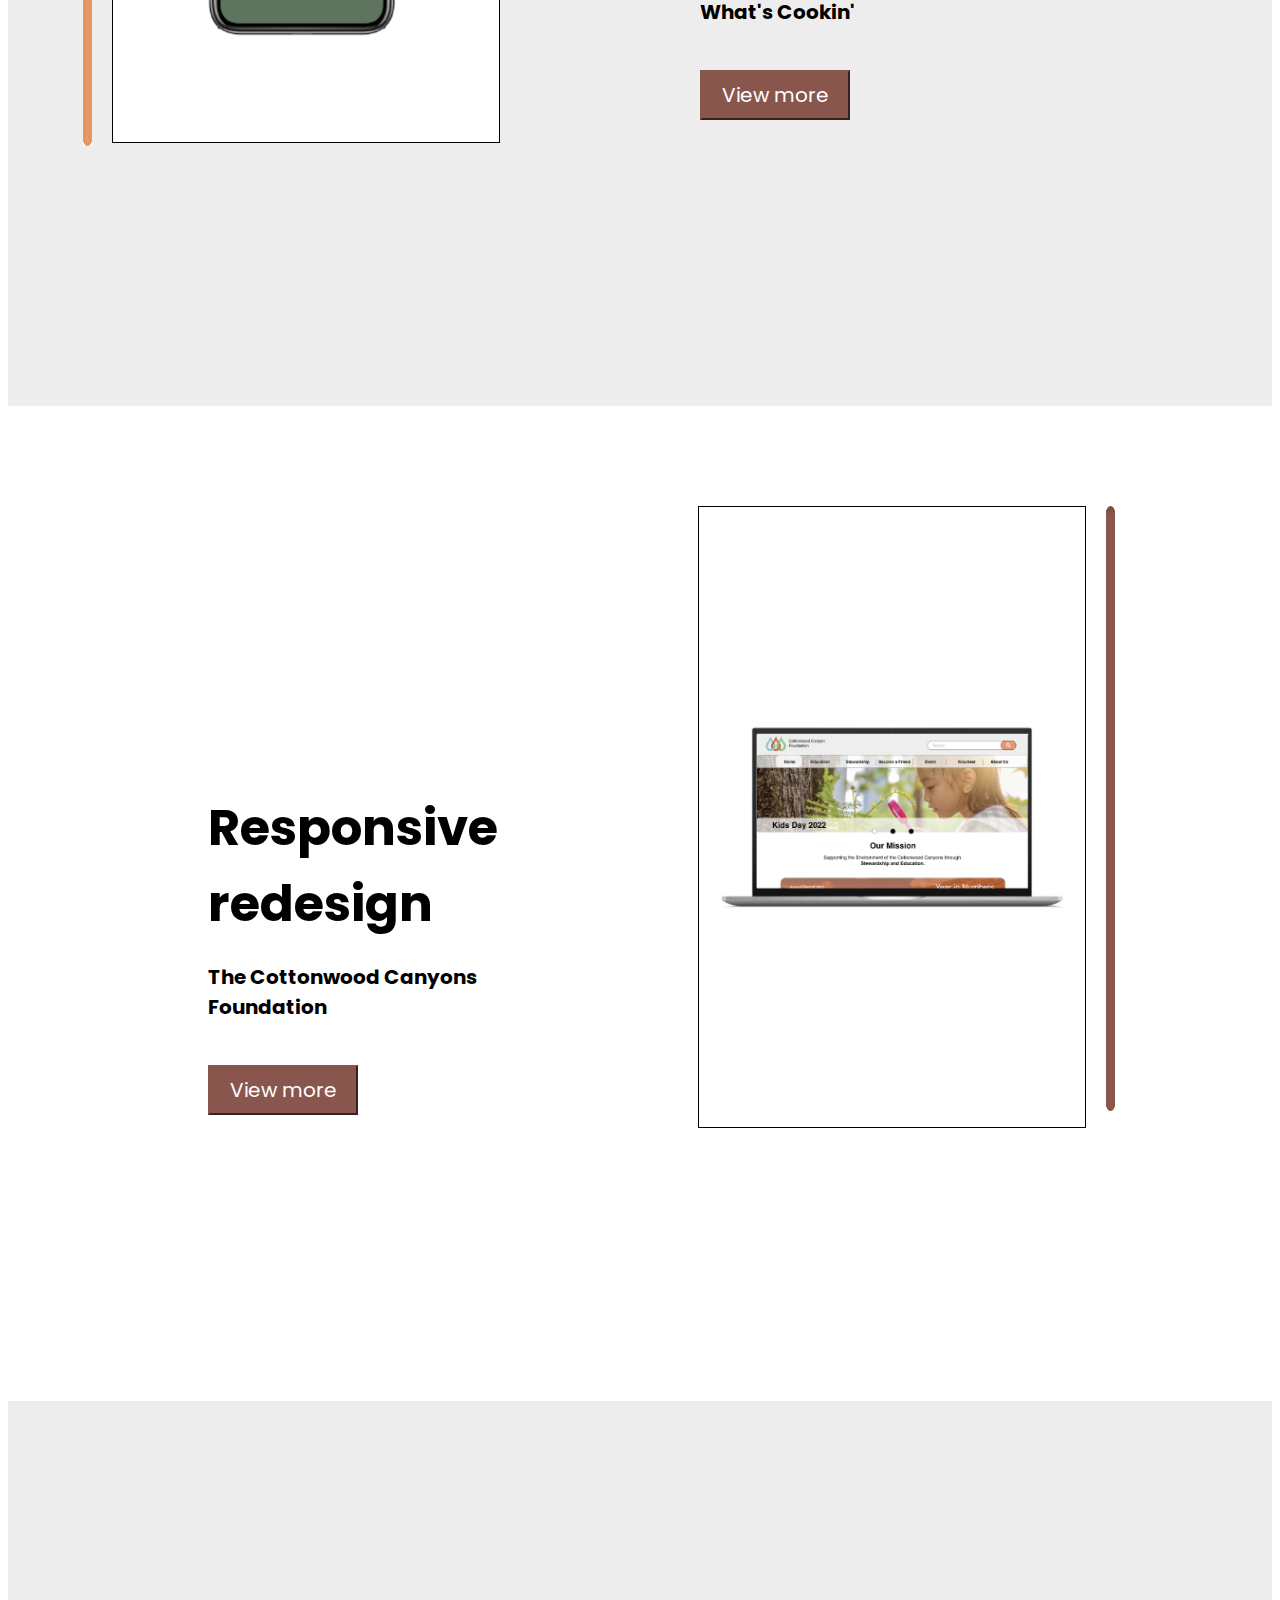
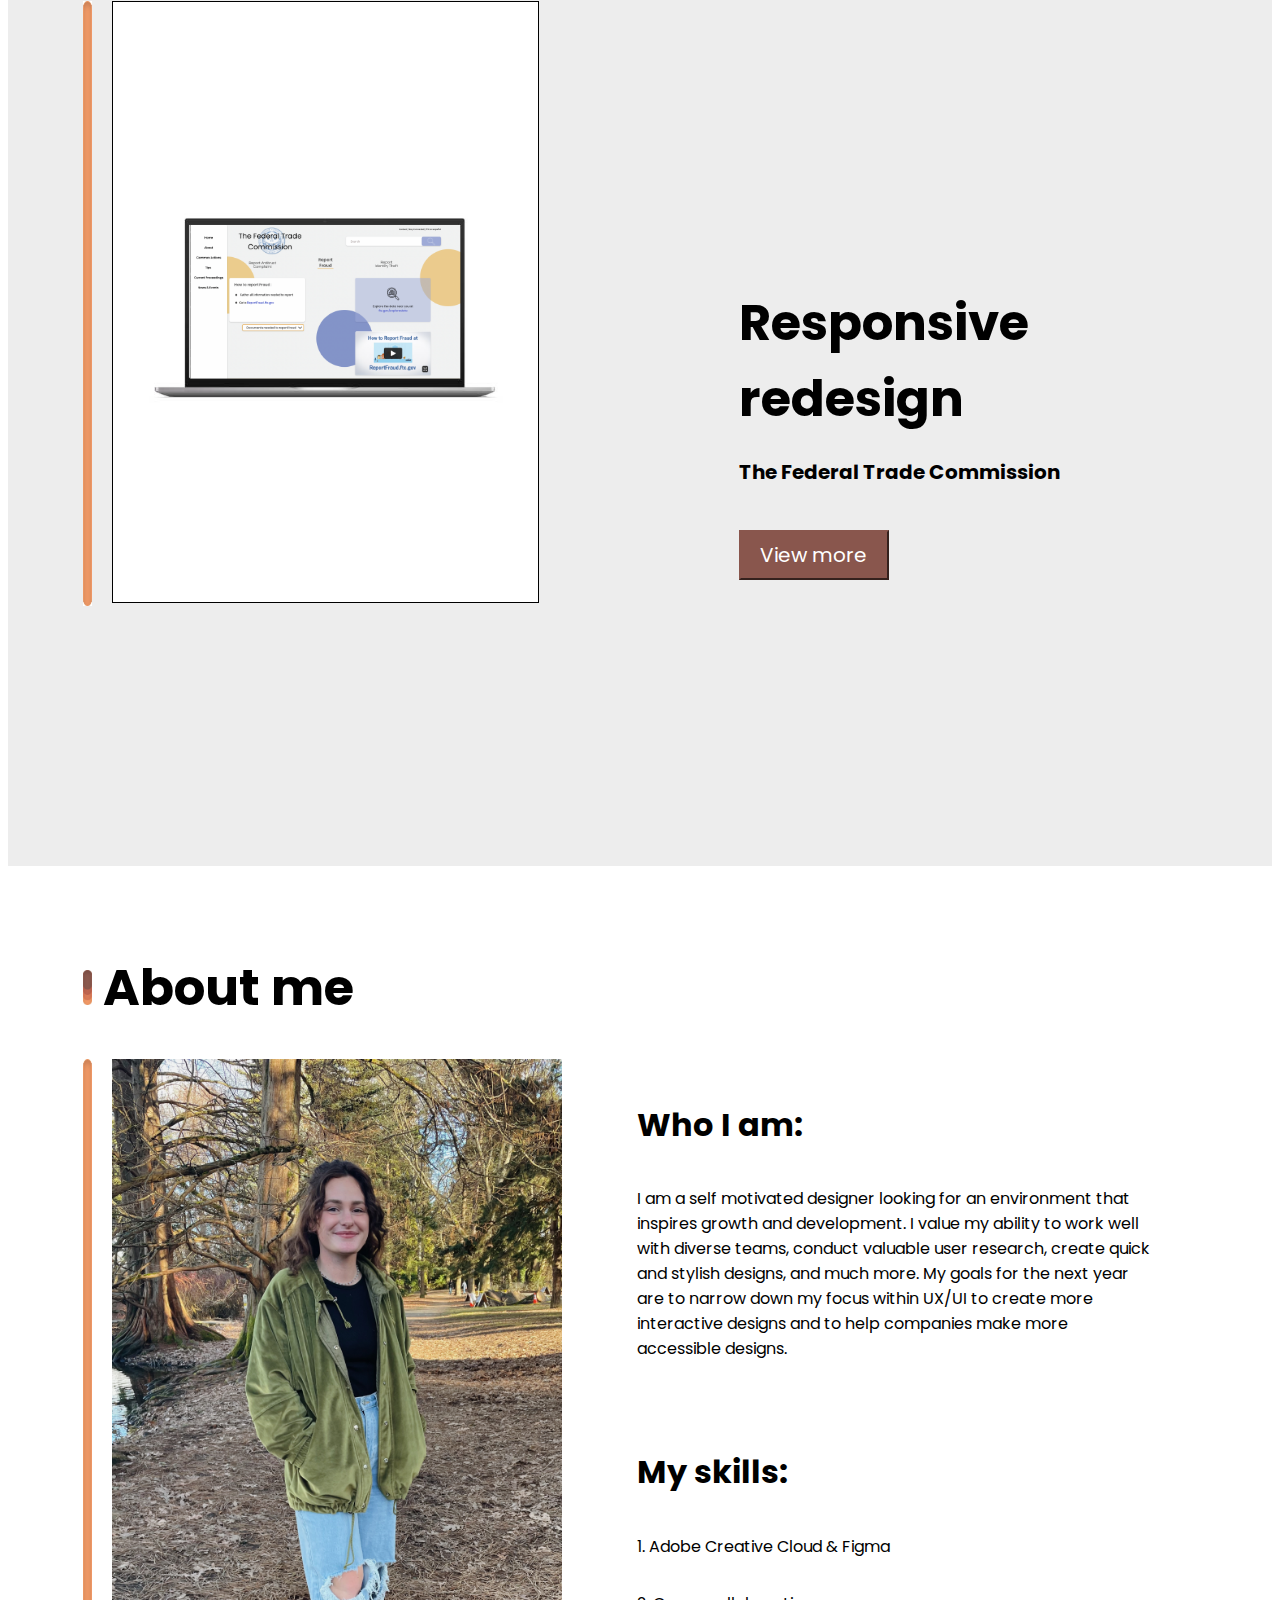
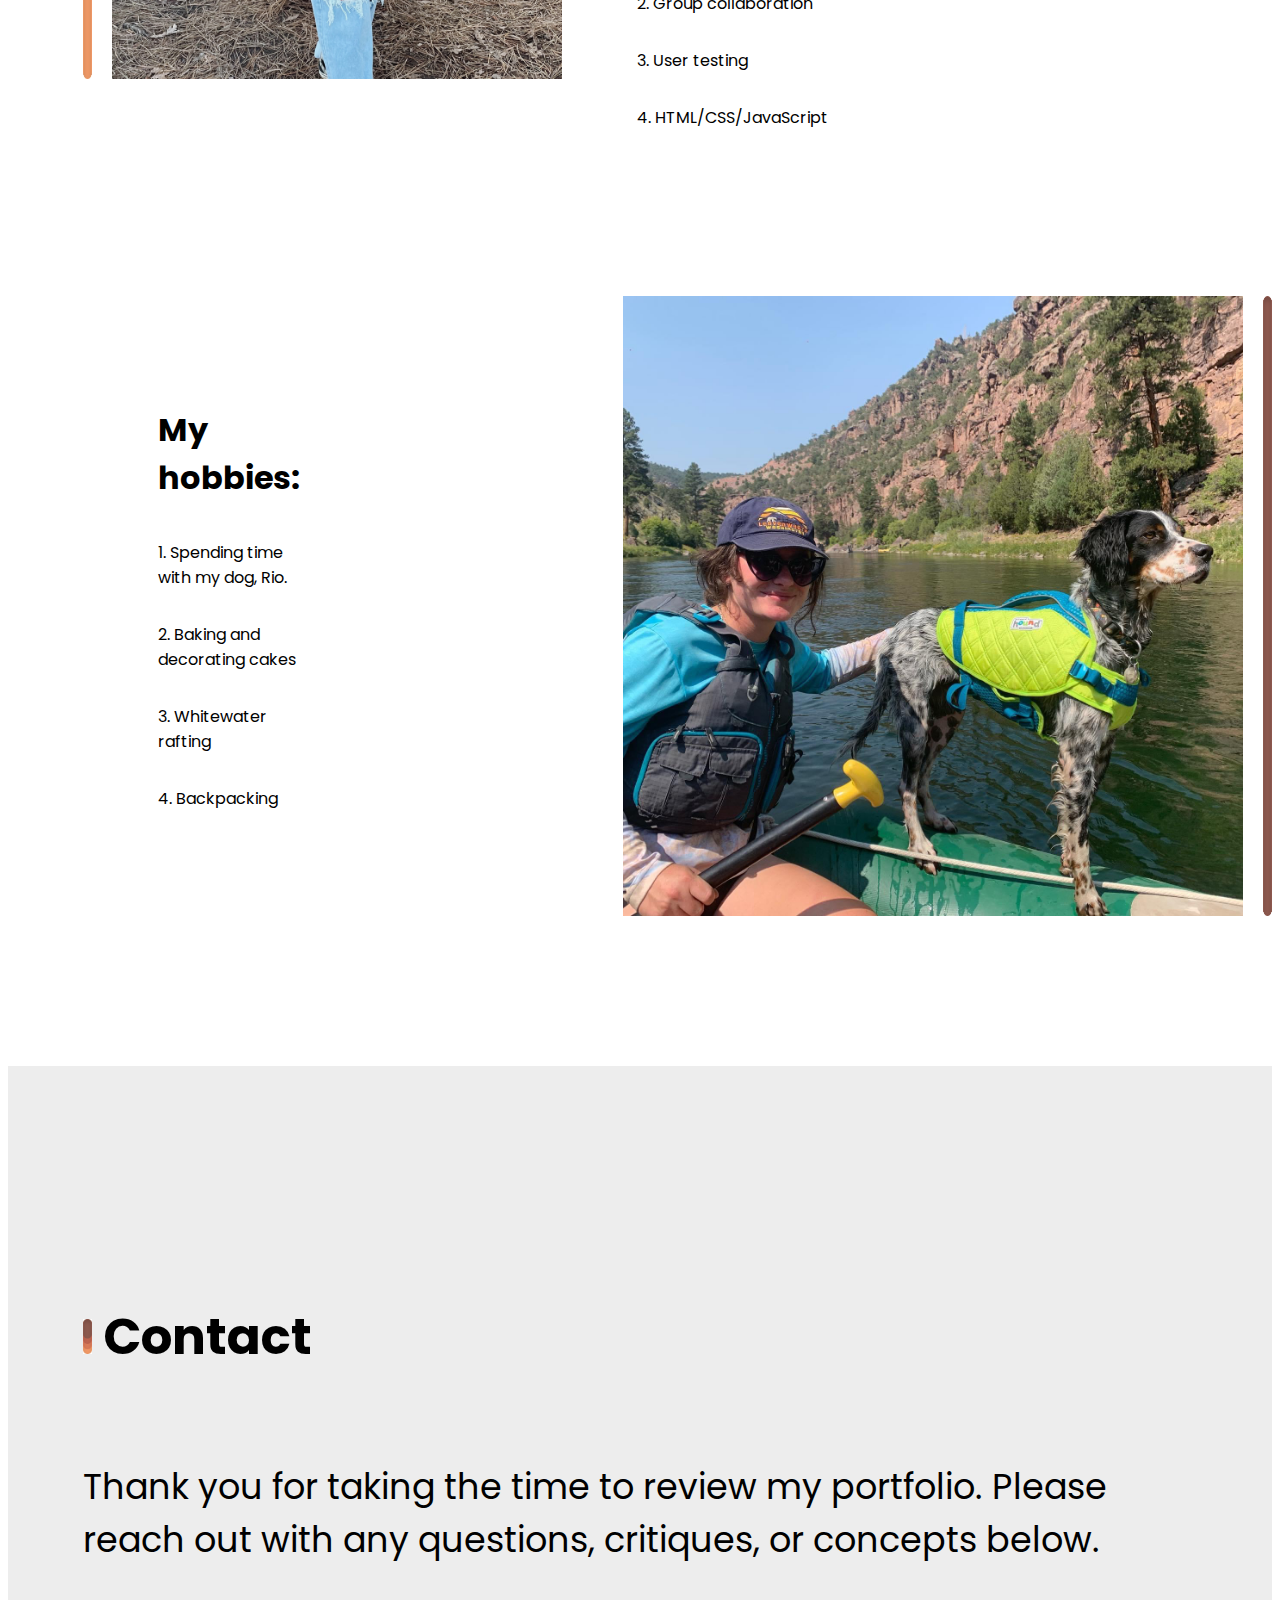
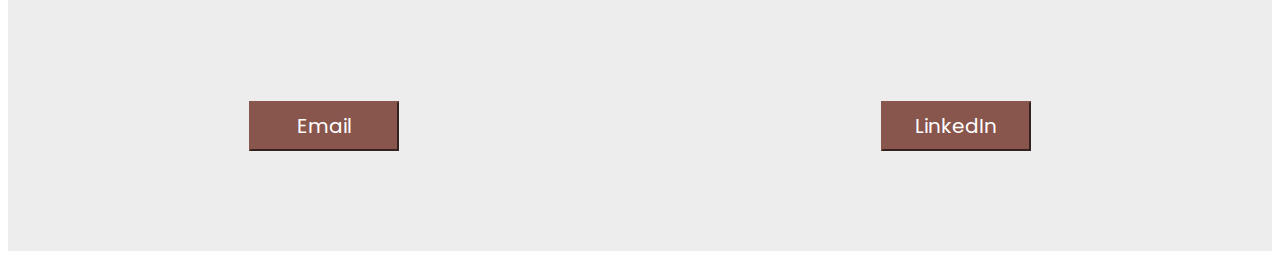
==== commit 8c4dd6dc: "ready" ====
--- a/index.html
+++ b/index.html
@@ -53,7 +53,7 @@
     <div class="projTwo">
         <h1 id="mad_one" class="sideG_one">Responsive redesign
             <p class="wc">The Cottonwood Canyons Foundation</p>
-           <a href="./images/proj2_np_csready-01.jpg"> <button class="case_study two">View more</button></a>
+           <a href="https://ryleemuir.github.io/Cottonwood-Canyons-Foundation-CS/" target="_blank" rel="noopener noreferrer"> <button class="case_study two">View more</button></a>
         </h1>
         
         <img class="wc_img ccf_img" src="./images/csframe2-01.png">
@@ -80,7 +80,7 @@
         <img id="me"  src="./images/portfoliopic.jpg" height="620px" width="450px" >
         <div class="top_text">
             <h1 id="love">Who I am: </h1>
-            <p id="got_here">I am a self motivated designer looking for an environment that inspires growth and development. I value my ability to work well with different teams, conduct valuable user research, create quick and stylish designs, and much more. My goals for the next year are to narrow down my focus within UX/UI to create more interactive designs and to help companies make more accessible designs. </p>
+            <p id="got_here">I am a self motivated designer looking for an environment that inspires growth and development. I value my ability to work well with diverse teams, conduct valuable user research, create quick and stylish designs, and much more. My goals for the next year are to narrow down my focus within UX/UI to create more interactive designs and to help companies make more accessible designs. </p>
             
             <div class="bot_text">
                 <h1 id="habit">My skills:</h1>
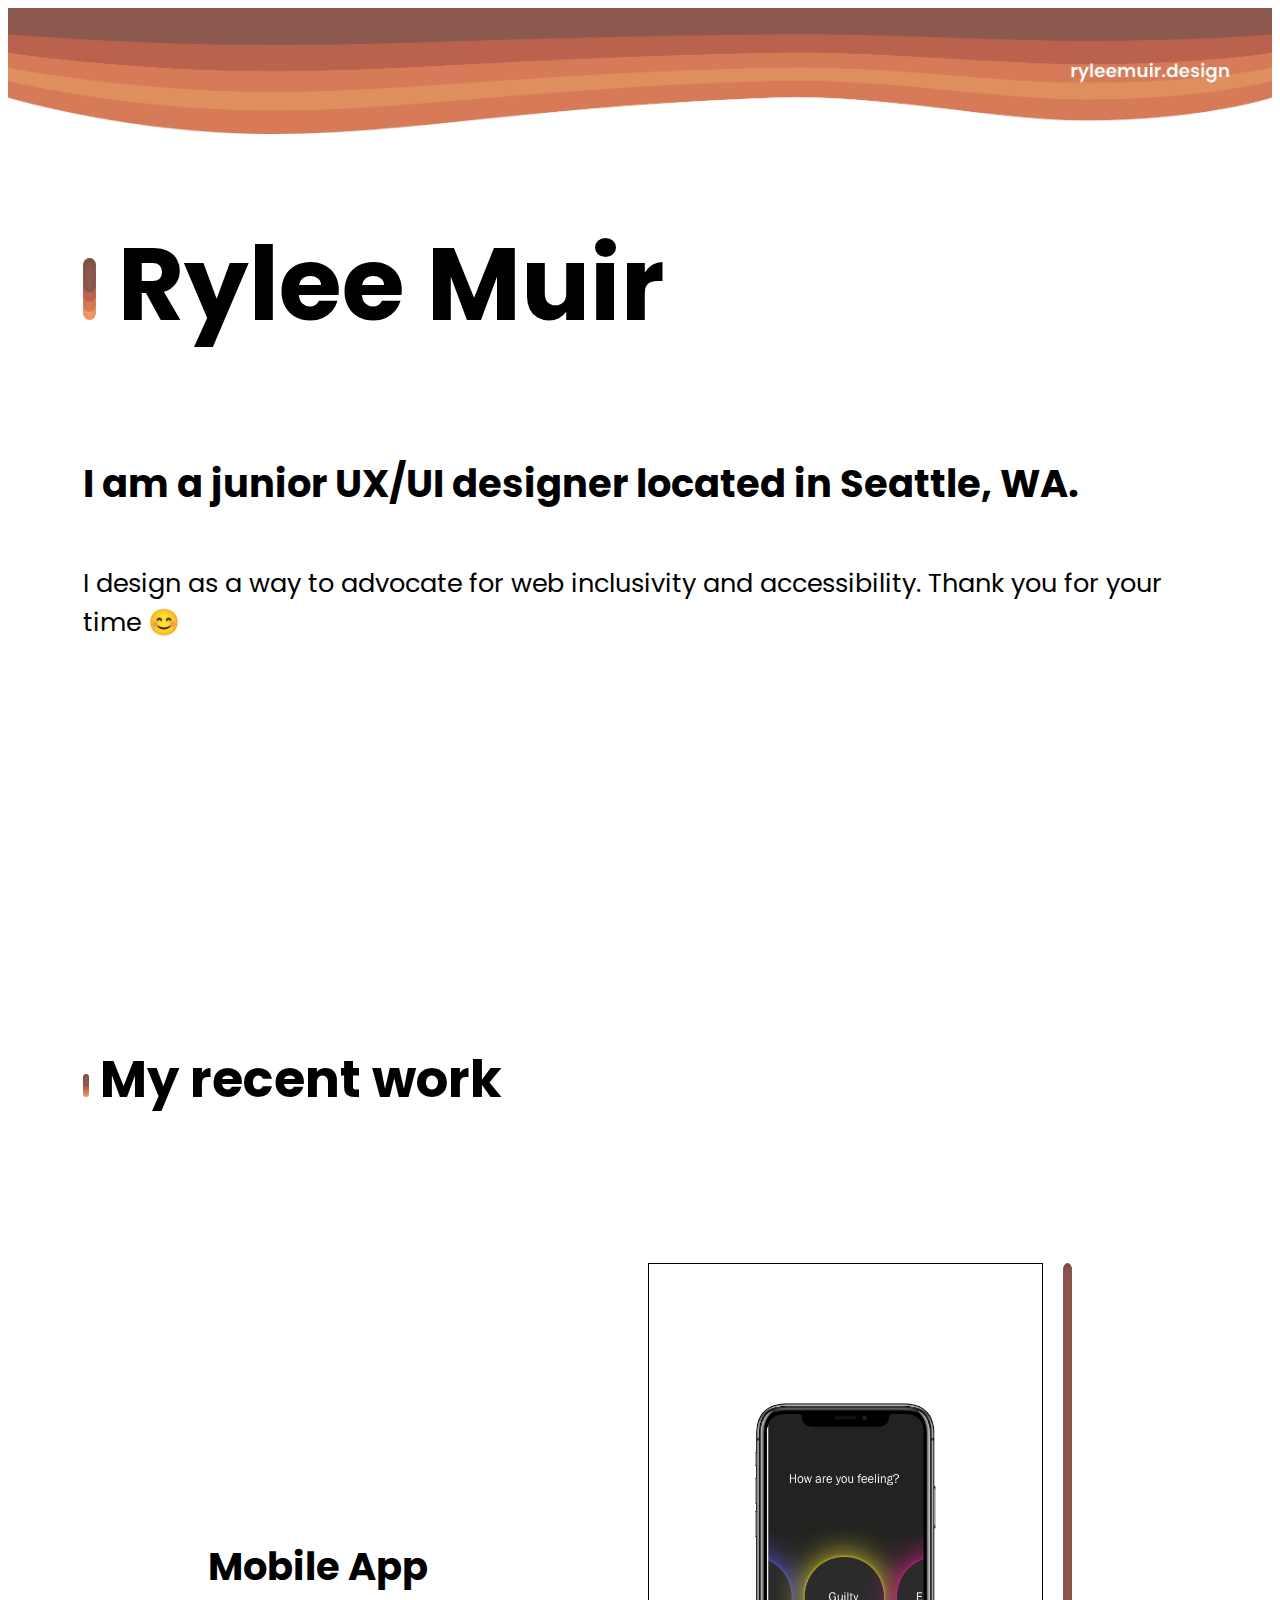
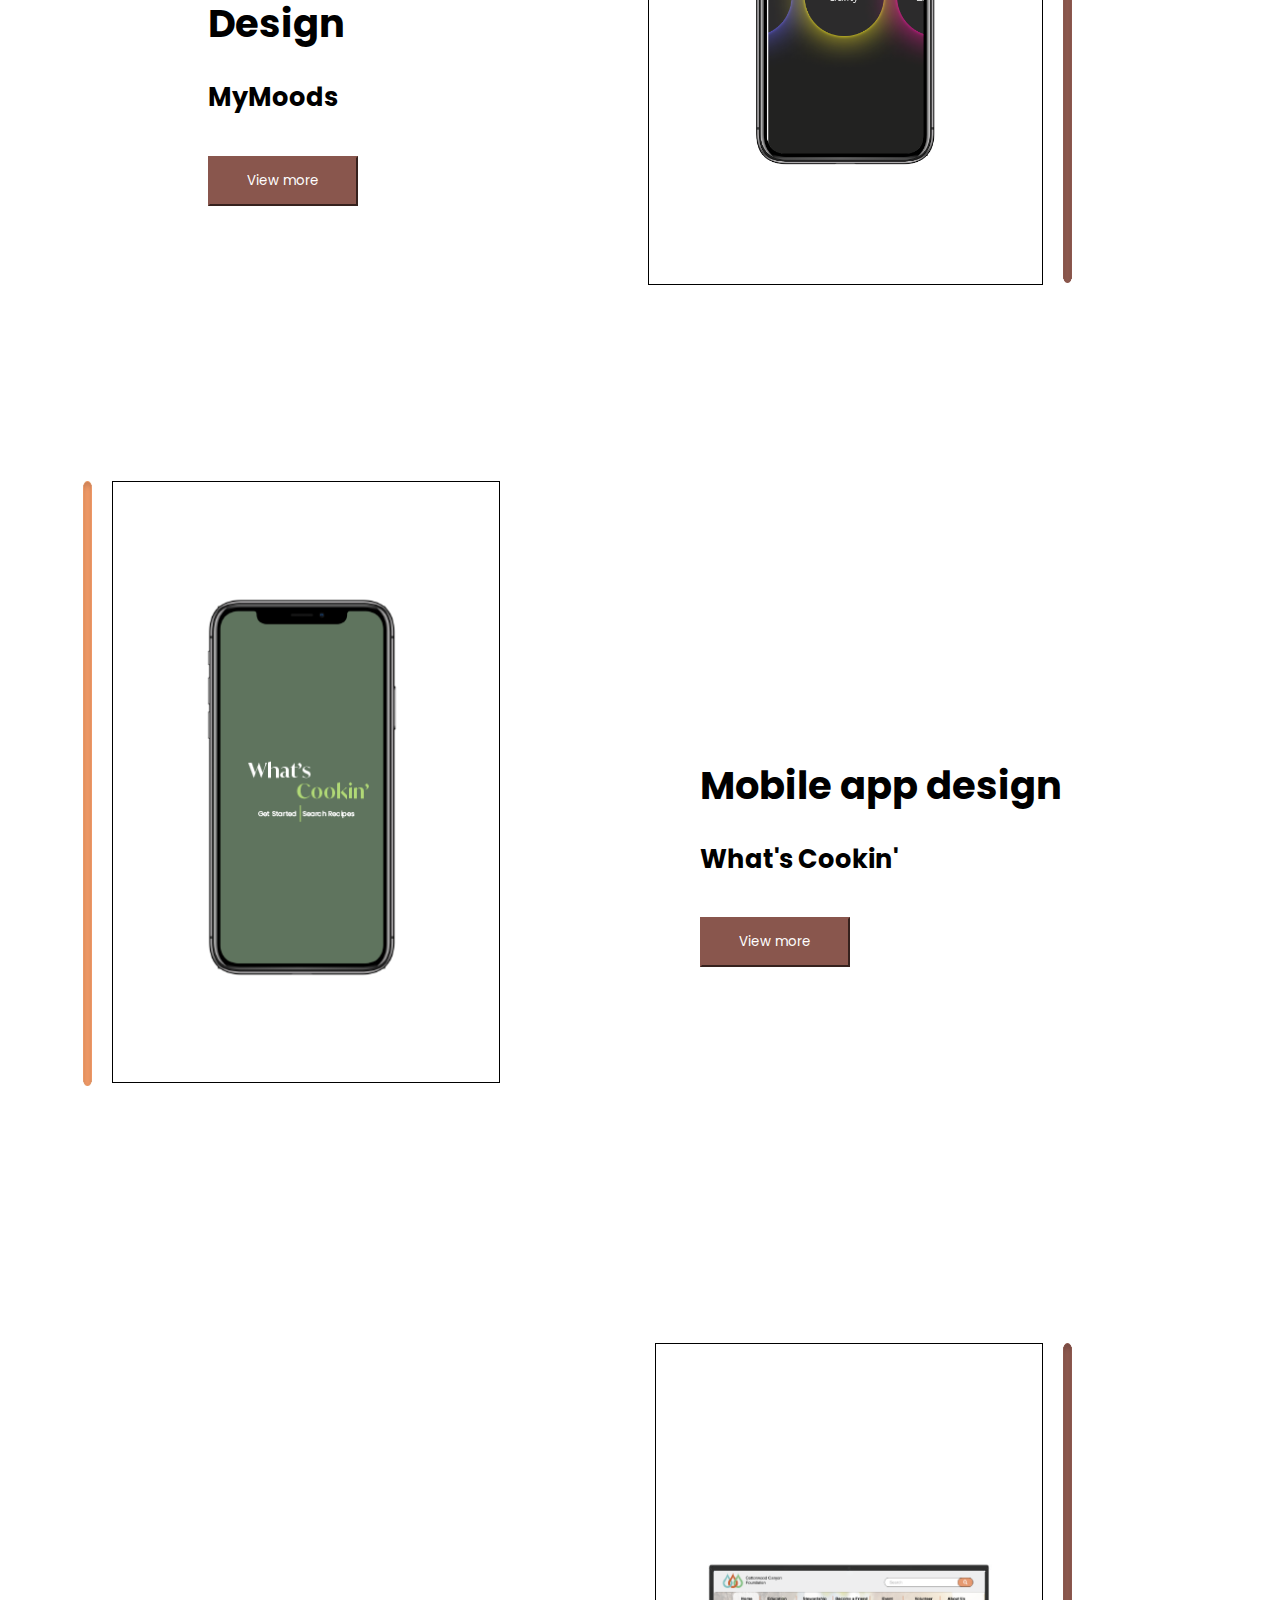
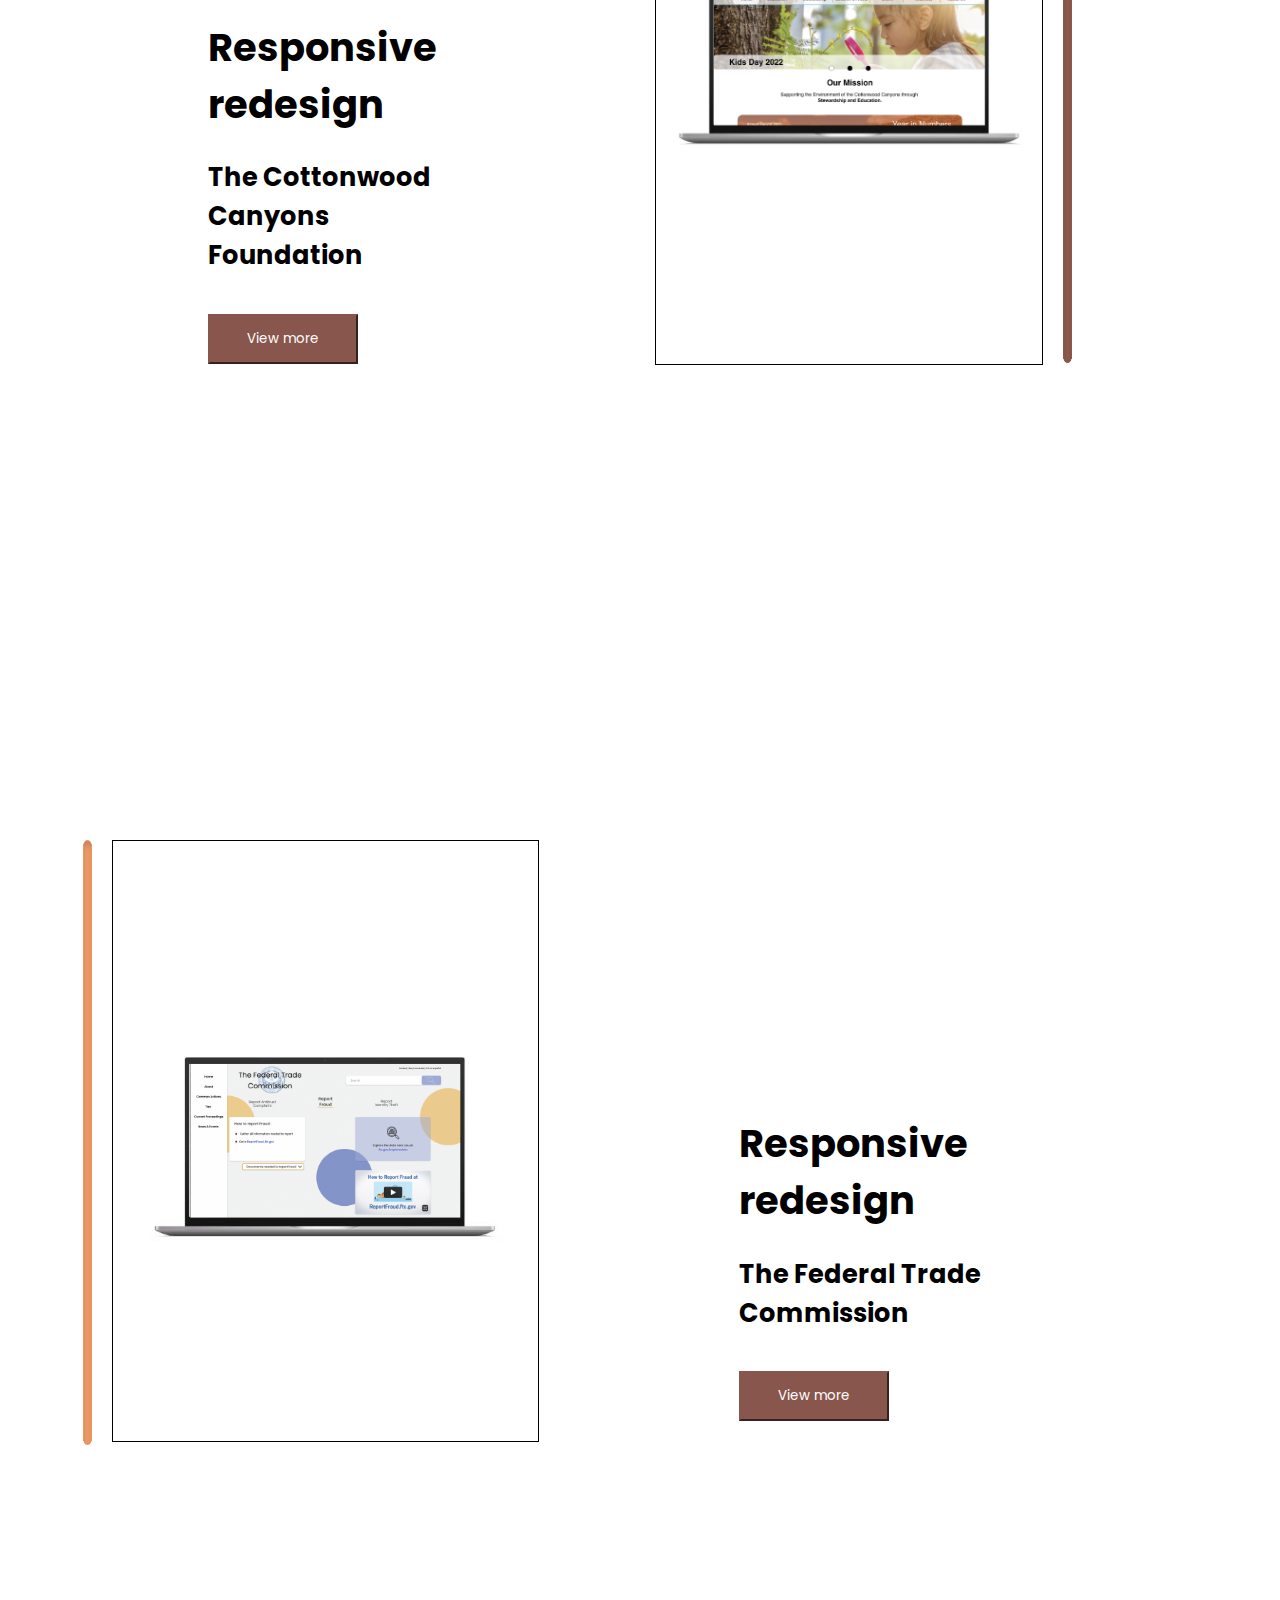
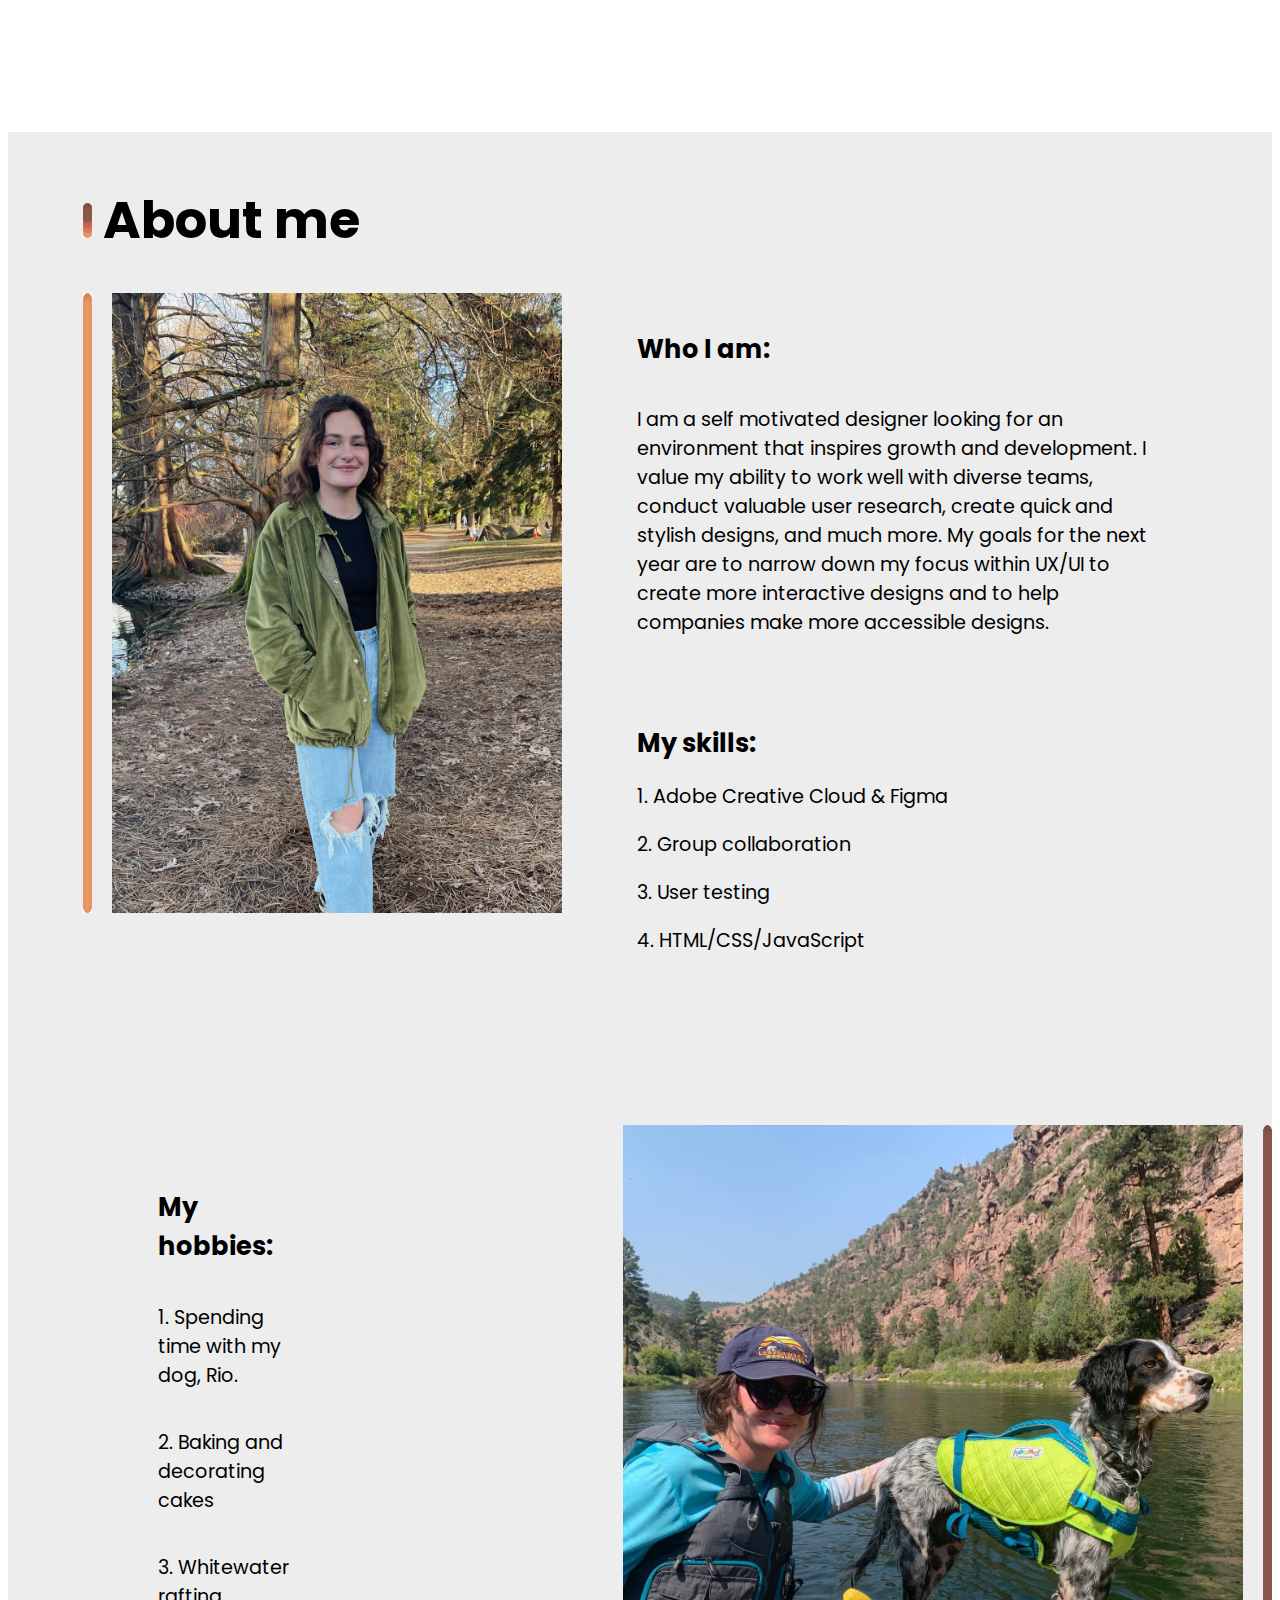
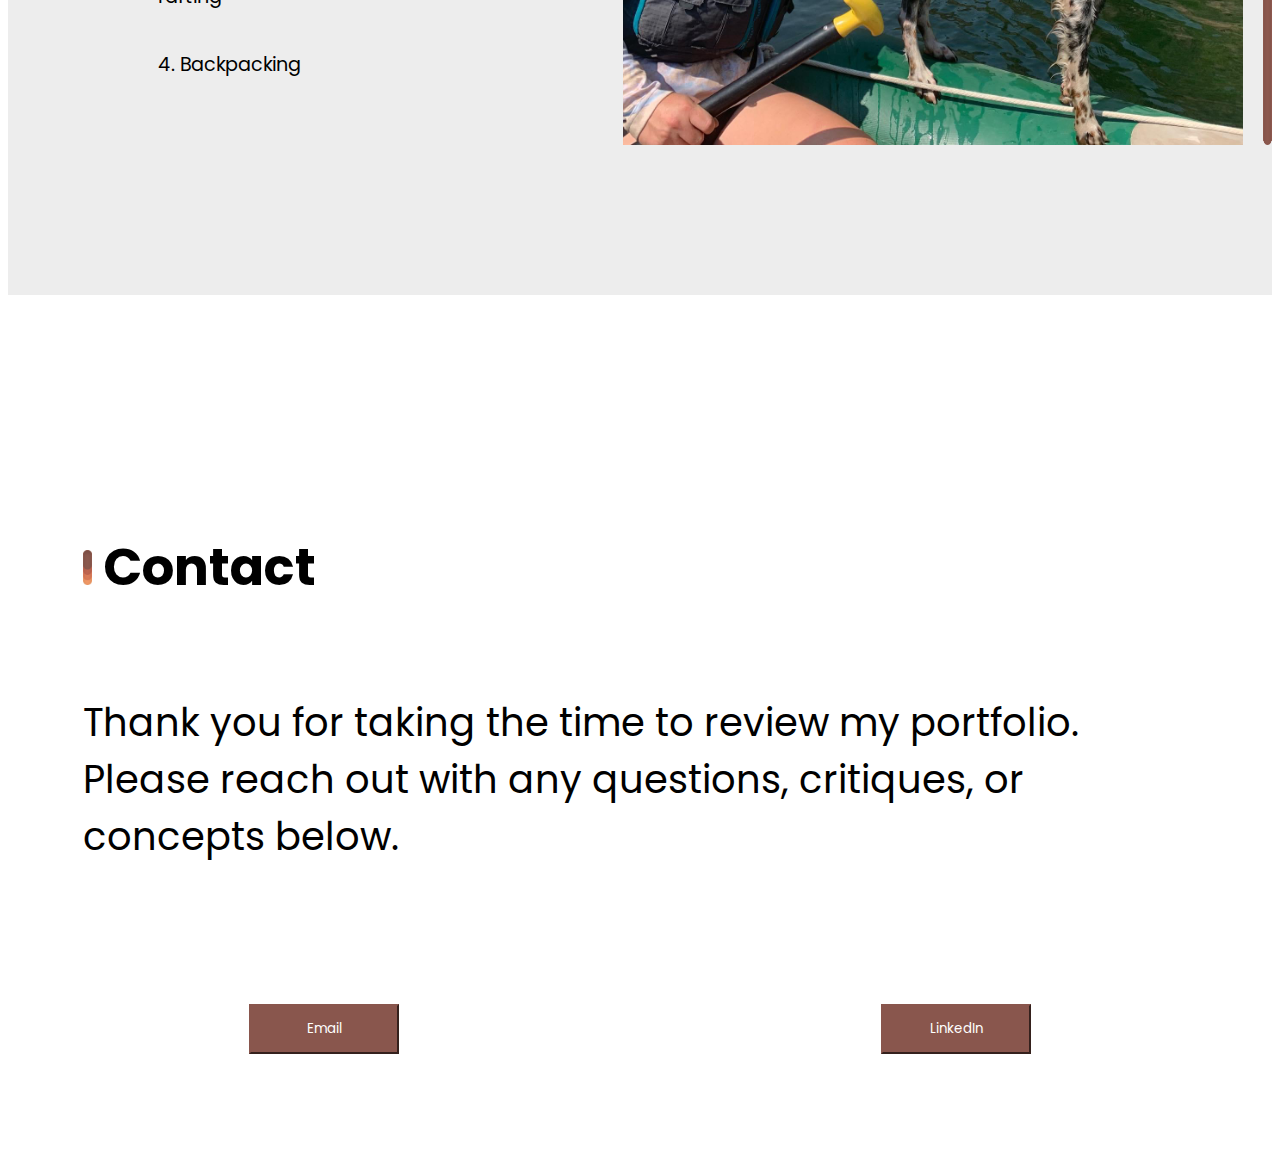
==== commit 2ac6e5b2: "another" ====
--- a/index.html
+++ b/index.html
@@ -14,19 +14,19 @@
     
 <div class="boxBigb">
 <div id= "top_page" class="intro">
-    <h1 class=nameBig>
-       <img id="bar" src="./images/Group4.jpg" height="70px" width="9px"> Rylee Muir
+    <h1 class=nameBig style="font-size:8vw;">
+       <img id="bar" src="./images/Group4.jpg" height="40%" width="1%" > Rylee Muir
     </h1>
     
-    <h1 id="location" class="dBig">I am a junior UX/UI designer located in Seattle, WA.</h1>
-    <p id="me_Me" class="dBig">I design as a way to advocate for web inclusivity and accessibility. Thank you for your time 😊</p>
+    <h1 style="font-size:3vw;" id="location" class="dBig">I am a junior UX/UI designer located in Seattle, WA.</h1>
+    <p style="font-size:2vw;"id="me_Me" class="dBig">I design as a way to advocate for web inclusivity and accessibility. Thank you for your time 😊</p>
 </div>
 
 <div class="nav_contain" id="nav">
-    <a href="#new_top" class="navlit color active " id="home" > <button class="btn">Home</button></a>
-    <a href="#first_section" class="navlit color" id="work"><button class="btn"> Work</button></a>
-    <a href="#i_am" class="navlit color" id="about"> <button class="btn">About</button></a>
-    <a href="#last_page" class="navlit color " id="contact"><button class="btn"> Contact</button></a>
+    <a href="#new_top" class="navlit color active " id="home" > <button style="font-size:1.5vw;" class="btn">Home</button></a>
+    <a href="#first_section" class="navlit color" id="work"><button class="btn" style="font-size:1.5vw;"> Work</button></a>
+    <a href="#i_am" class="navlit color" id="about"> <button class="btn" style="font-size:1.5vw;">About</button></a>
+    <a href="#last_page" class="navlit color " id="contact"><button class="btn" style="font-size:1.5vw;"> Contact</button></a>
 </div>
  
 </div>
@@ -35,29 +35,40 @@
 
 <body class="pageTwo">
     <div class="bg_contact">
-    <h1 id="first_section" class="recentW">
-        <img id="work_bar" src="./images/Group4.jpg" height="35px" width="9px"> 
+    <h1 style="font-size:4vw;" id="first_section" class="recentW">
+        <img id="work_bar" src="./images/Group4.jpg" height="85%" width="0.5%" > 
         My recent work</h1>
+
+        <div class="projTwo">
+            <h1 id="mad_one" class="sideG_one" style="font-size:3vw;">Mobile App Design
+                <p style="font-size:2vw;" class="wc">MyMoods</p>
+               <a href="https://ryleemuir.github.io/MyMoods_caseStudy/" target="_blank" rel="noopener noreferrer"> <button class="case_study two">View more</button></a>
+            </h1>
+            
+            <img class="wc_img ccf_img" src="./images/mymoods_cspic-01.png" height="30%">
+            <img id="darkorg_bar" src="./images/Group7.png" height="620px" width="9px">
+            
+        </div>
         
     <div class="projOne">
         <div class="projOne_class">
             <img id="org_bar" src="./images/Group5.jpg" height="605px" width="9px">
             <img class="wc_img" src="./images/OO-01-01.png" >
         </div>
-        <h1 id="mad_one" class="sideG_one">Mobile app design
-            <p class="wc">What's Cookin'</p>
+        <h1 style="font-size:3vw;"id="mad_one" class="sideG_one">Mobile app design
+            <p style="font-size:2vw;" class="wc">What's Cookin'</p>
            <a href="https://ryleemuir.github.io/whatsCookin_cs/" target="_blank" rel="noopener noreferrer" ><button class="case_study">View more</button></a>
         </h1>
     </div>
 </div>
     <div class="projTwo">
-        <h1 id="mad_one" class="sideG_one">Responsive redesign
-            <p class="wc">The Cottonwood Canyons Foundation</p>
+        <h1 style="font-size:3vw;" id="mad_one" class="sideG_one">Responsive redesign
+            <p style="font-size:2vw;" class="wc">The Cottonwood Canyons Foundation</p>
            <a href="https://ryleemuir.github.io/Cottonwood-Canyons-Foundation-CS/" target="_blank" rel="noopener noreferrer"> <button class="case_study two">View more</button></a>
         </h1>
         
         <img class="wc_img ccf_img" src="./images/csframe2-01.png">
-        <img id="darkorg_bar" src="./images/Group7.png" height="605px" width="9px">
+        <img id="darkorg_bar" src="./images/Group7.png" height="620px" width="9px">
         
     </div>
 <div class="bg_contact">
@@ -66,28 +77,35 @@
             <img id="org_bar" src="./images/Group5.jpg" height="605px" width="9px">
             <img class="wc_img" src="./images/ftc_cs_img-01.png">
         </div>
-        <h1 id="mad_one" class="sideG_one">Responsive redesign
-            <p class="wc">The Federal Trade Commission</p>
+        <h1 style="font-size:3vw;" id="mad_one" class="sideG_one">Responsive redesign
+            <p style="font-size:2vw;" class="wc">The Federal Trade Commission</p>
             <a href="https://ryleemuir.github.io/casestudy_ftc/" target="_blank" rel="noopener noreferrer"><button class="case_study">View more</button></a>
         </h1>
     </div>
 </div>
-    <h1 id="i_am" class="abt">
-        <img id="about_bar" src="./images/Group4.jpg" height="35px" width="9px"> 
+<div class="grey_contain">
+    <h1 style="font-size:4vw;" id="i_am" class="abt">
+        <img id="about_bar" src="./images/Group4.jpg" height="35px" width="9px" > 
         About me</h1>
     <div class="page_container">
         <img id="org_bar_two" src="./images/Group5.jpg" height="620px" width="9px">
         <img id="me"  src="./images/portfoliopic.jpg" height="620px" width="450px" >
         <div class="top_text">
-            <h1 id="love">Who I am: </h1>
-            <p id="got_here">I am a self motivated designer looking for an environment that inspires growth and development. I value my ability to work well with diverse teams, conduct valuable user research, create quick and stylish designs, and much more. My goals for the next year are to narrow down my focus within UX/UI to create more interactive designs and to help companies make more accessible designs. </p>
+            <h1 style="font-size:2vw;" id="love">Who I am: </h1>
+            <p style="font-size:1.5vw;" id="got_here">I am a self motivated designer looking for an environment that inspires growth and development. I value my ability to work well with diverse teams, conduct valuable user research, create quick and stylish designs, and much more. My goals for the next year are to narrow down my focus within UX/UI to create more interactive designs and to help companies make more accessible designs. </p>
             
             <div class="bot_text">
-                <h1 id="habit">My skills:</h1>
-                <p>1. Adobe Creative Cloud & Figma</p>
-                <p>2. Group collaboration</p>
-                <p>3. User testing</p>
-                <p>4. HTML/CSS/JavaScript</p>
+        <div class="contain">
+                    <h1 style="font-size:2vw;" id="habit">My skills:</h1>
+                    <div id="flexuno">
+                <p style="font-size:1.5vw;">1. Adobe Creative Cloud & Figma</p>
+                <p style="font-size:1.5vw;">2. Group collaboration</p>
+                </div>
+                <div id="flexdos">
+                <p style="font-size:1.5vw;">3. User testing</p>
+                <p style="font-size:1.5vw;">4. HTML/CSS/JavaScript</p>
+            </div>
+        </div>
             </div>
         </div>
     </div>
@@ -95,11 +113,11 @@
         
             
             <div class="inside_flx">
-                <h1 class="spc">My hobbies:</h1>
-                <p class="spc">1. Spending time with my dog, Rio.</p>
-                <p class="spc">2. Baking and decorating cakes</p>
-                <p class="spc">3. Whitewater rafting</p>
-                <p class="spc">4. Backpacking</p>
+                <h1 style="font-size:2vw;" class="spc">My hobbies:</h1>
+                <p style="font-size:1.5vw;" class="spc">1. Spending time with my dog, Rio.</p>
+                <p style="font-size:1.5vw;"  class="spc">2. Baking and decorating cakes</p>
+                <p style="font-size:1.5vw;" class="spc">3. Whitewater rafting</p>
+                <p style="font-size:1.5vw;" class="spc">4. Backpacking</p>
             </div>
             <div id="lst_div">
             <img id="back_pic" src="./images/IMG_8271.JPG" height="620px">
@@ -107,13 +125,13 @@
         </div>
 
         </div>
-
+        </div>
     
 <div class="bg_contact">
-    <h1 id="last_page">
-        <img id="contact_bar" src="./images/Group4.jpg" height="35px" width="9px"> 
+    <h1 style="font-size:4vw;" id="last_page">
+        <img id="contact_bar" src="./images/Group4.jpg" height="35px" width="9px" > 
         Contact</h1>
-    <p class="thanks">Thank you for taking the time to review my portfolio. Please reach out with any questions, critiques, or concepts below.</p>
+    <p class="thanks" style="font-size:3vw;">Thank you for taking the time to review my portfolio. Please reach out with any questions, critiques, or concepts below.</p>
     <div class="last_flex">
         <a href="mailto:ryleemuir.design@gmail.com"><button class="email">Email</button></a>
        <a href="https://www.linkedin.com/in/rylee-muir-06b015228/"> <button class="li">LinkedIn</button></a>
--- a/css/index.css
+++ b/css/index.css
@@ -15,7 +15,6 @@
     display: flex;
     flex-direction: column;
     padding-top: 150px;
-    font-size: 20px;
     position:fixed;
     align-items: flex-end;
     padding-left: 1300px;
@@ -26,7 +25,6 @@
     position: sticky;
     border: none;
     background: none;
-    font-size: 20px;
     padding-top: 20px;
 }
 
@@ -35,7 +33,6 @@
     position: sticky;
     border: none;
     background: none;
-    font-size: 20px;
     color:black;
     text-decoration: none;
     padding-top: 20px;
@@ -46,7 +43,6 @@
     position: sticky;
     border: none;
     background: none;
-    font-size: 20px;
     color:black;
     text-decoration: none;
     padding-top: 20px;
@@ -57,7 +53,6 @@
     position: sticky;
     border: none;
     background: none;
-    font-size: 20px;
     color:black;
     text-decoration: none;
     padding-top: 20px;
@@ -70,7 +65,6 @@
 .btn{
     border: 0px;
     background: none;
-    font-size: 20px;
 }
 
 /*HOME PAGE*/
@@ -87,16 +81,13 @@
     
 }
 #location{
-    font-size: 35px;
 }
 
 #me_Me{
-    font-size: 25px;
     padding-bottom: 120px;
 }
 
 .nameBig{
-    font-size: 100px;
     
 }
 
@@ -120,7 +111,6 @@
     
     display:flex;
     justify-content: flex-end;
-    font-size: 20px;
     padding-right: 40px;
 }
 
@@ -159,7 +149,6 @@
 }
 
 .recentW{
-    font-size: 50px;
     padding-top: 20px;
     padding-bottom: 10px;
     padding-left: 75px;
@@ -169,11 +158,11 @@
     padding-top: 100px;
 }
 #mad_one{
-    font-size: 50px;
+
 }
 
 .wc{
-    font-size: 20px;
+
 }
 
 .ccf_img{
@@ -201,7 +190,7 @@
    color: white;
    width: 150px;
    height:50px;
-   font-size: 20px;;
+
 }
 
 /*ABOUT PAGE*/
@@ -229,7 +218,6 @@
 }
 
 .abt{
-    font-size: 50px;
     padding-bottom: 0px;
     padding-left: 75px;
     padding-top:50px;
@@ -242,16 +230,20 @@
 
 /*CONTACT PAGE */
 .bg_contact{
-    background-color: #EDEDED;
+   
     width: 100%;
     padding-top: 200px
 
 }
 
+.grey_contain{
+    background-color: #EDEDED;
+}
+
 #last_page{
     padding-left: 75px;
     padding-bottom:50px;
-    font-size: 50px;
+  
 }
 
 .last_flex{
@@ -264,7 +256,6 @@
 
 
 .thanks{
-    font-size: 35px;
     padding-left: 75px;
     padding-right: 90px;
 }
@@ -320,7 +311,7 @@
    color: white;
    width: 150px;
    height:50px;
-   font-size: 20px;;
+
 }
 
 .li{
@@ -329,15 +320,15 @@
    color: white;
    width: 150px;
    height:50px;
-   font-size: 20px;;
 }
 
 @media (max-width: 1000px){
    
-
-
-
-    
-
-
-}
+.contain{
+    display: flex;
+}
+
+    
+
+
+}
